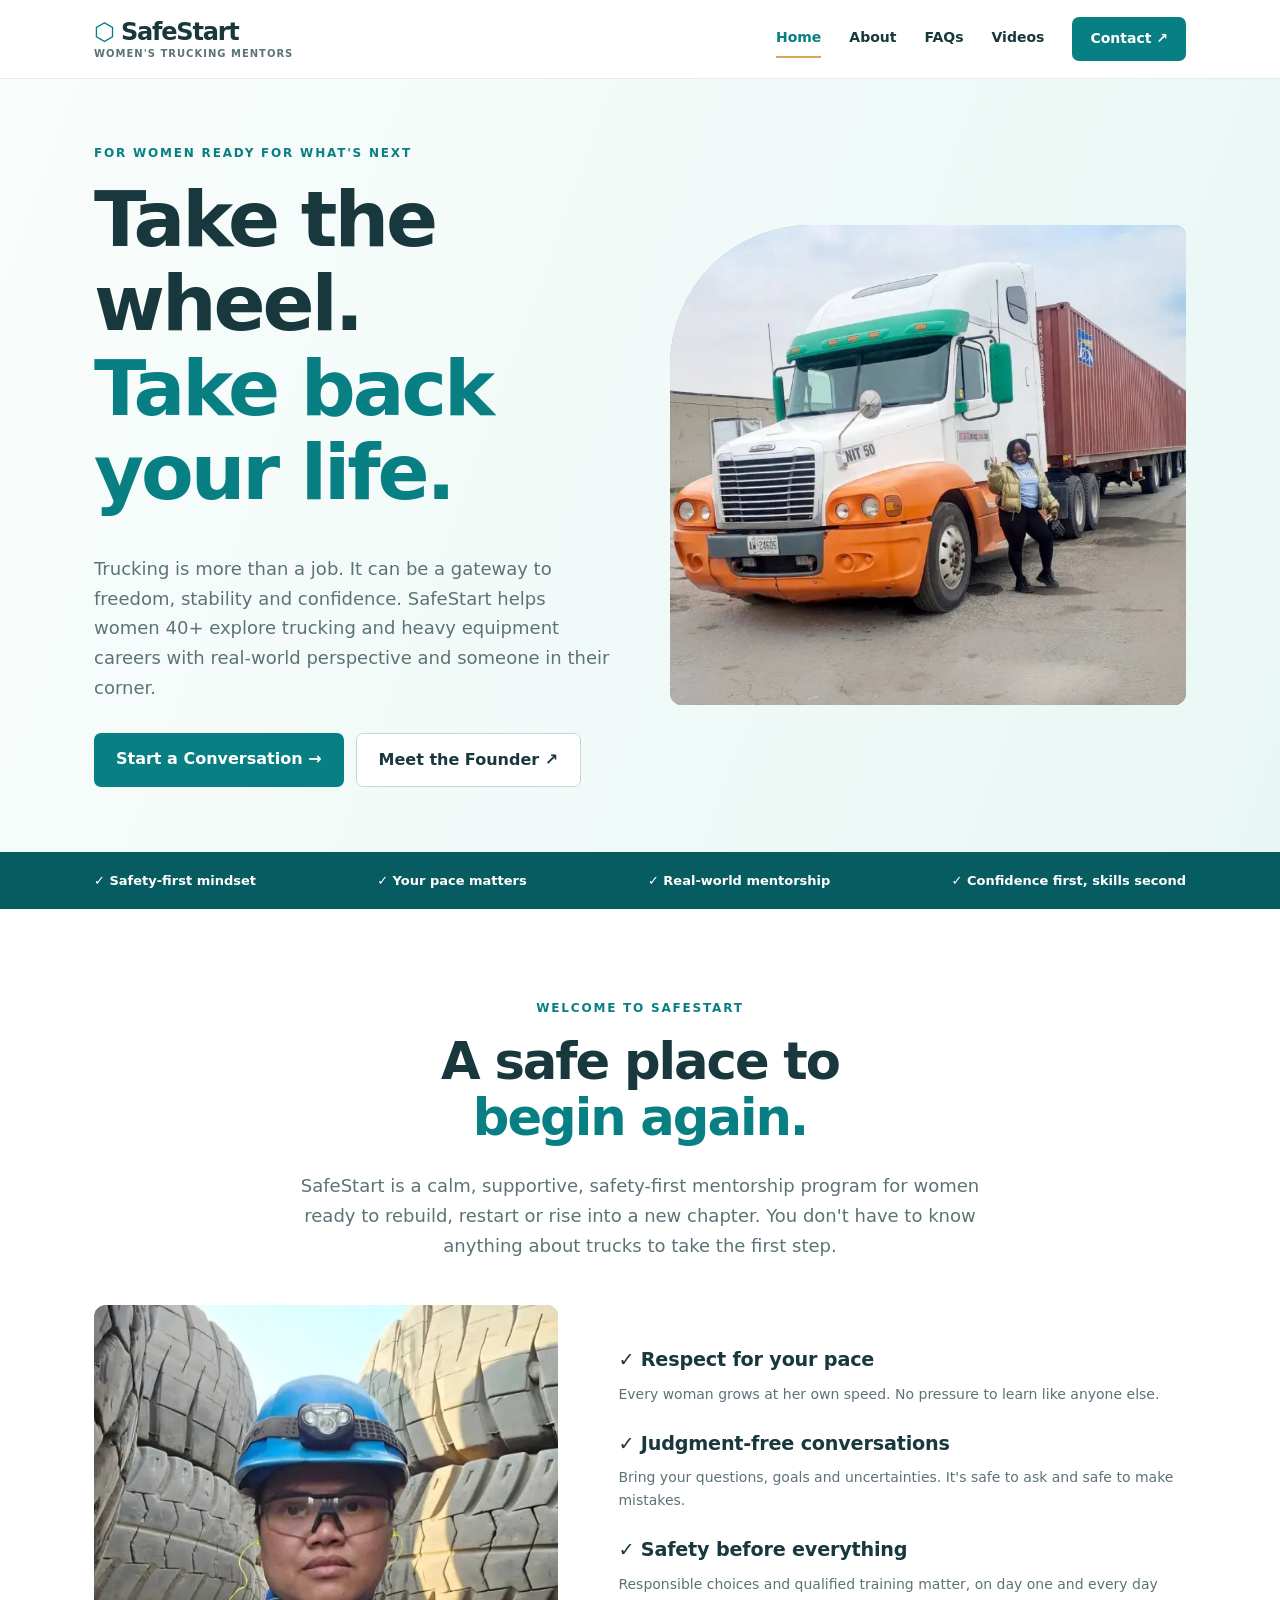
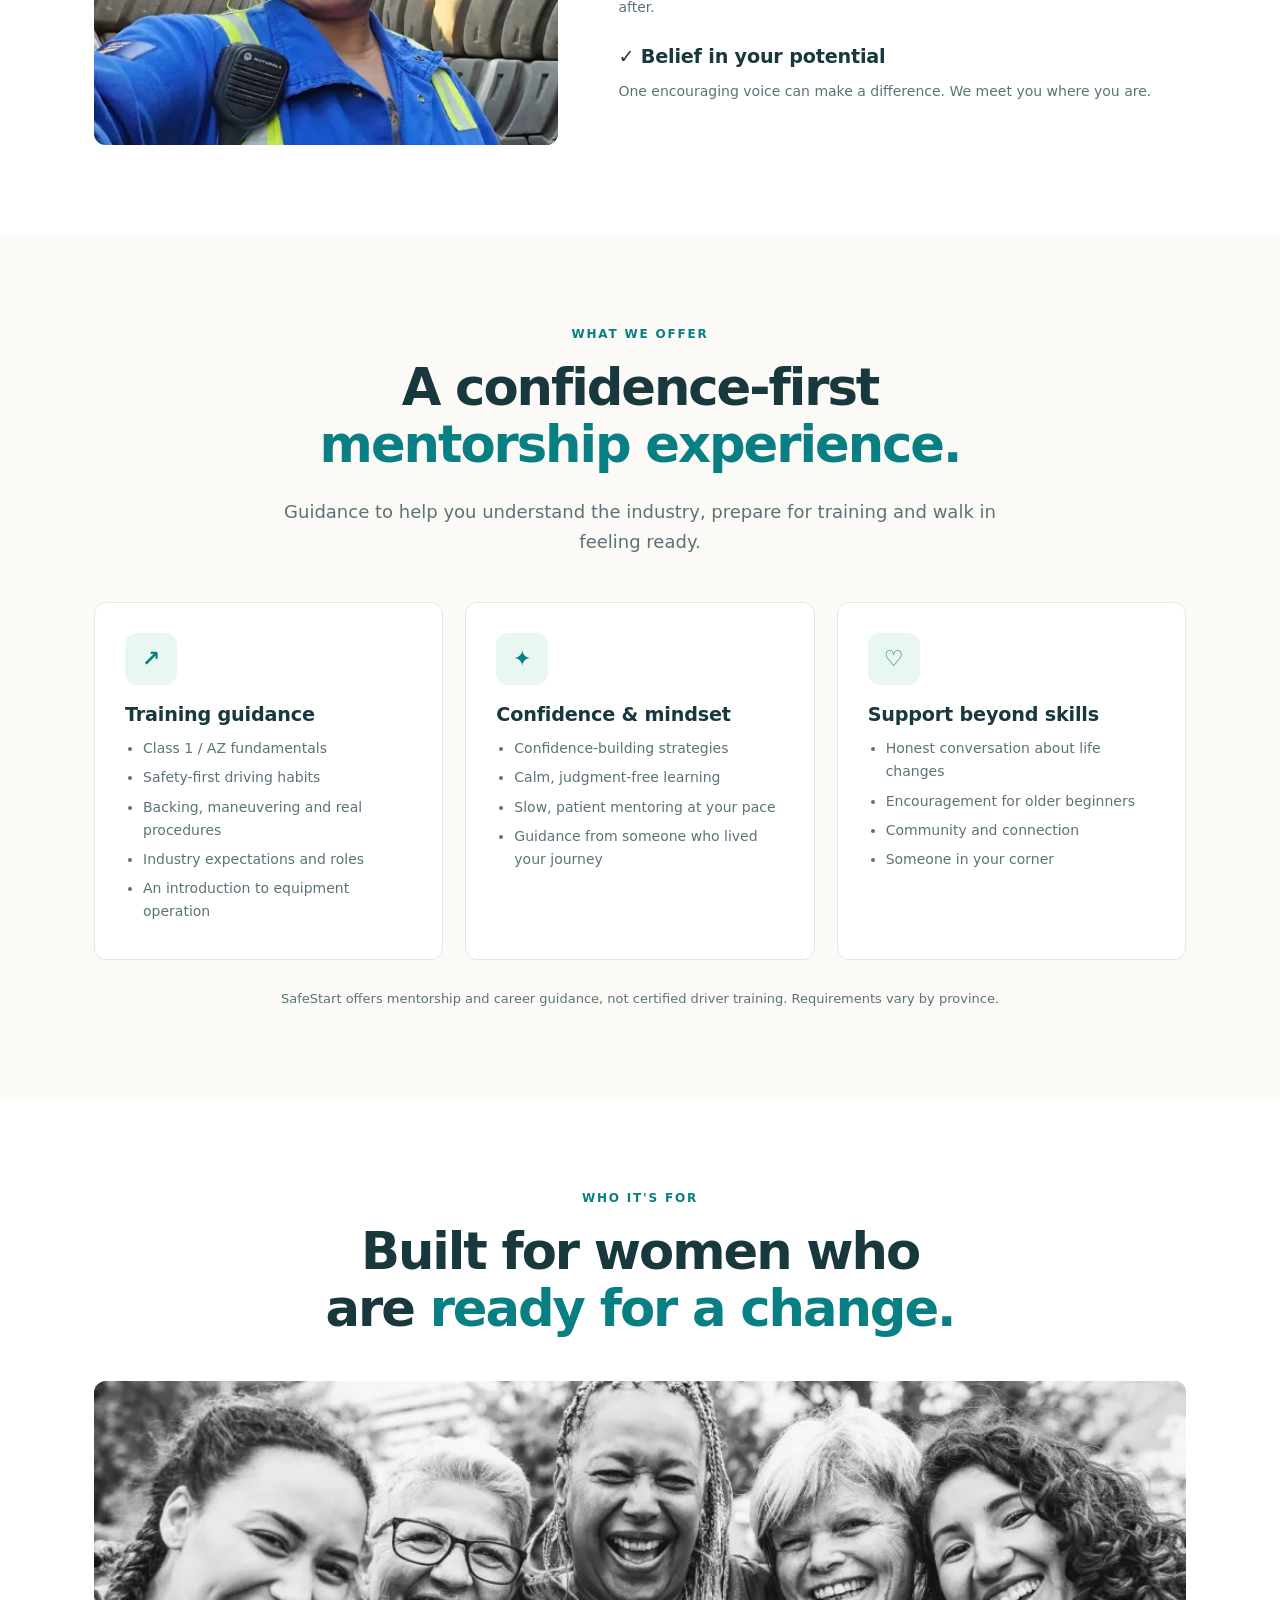
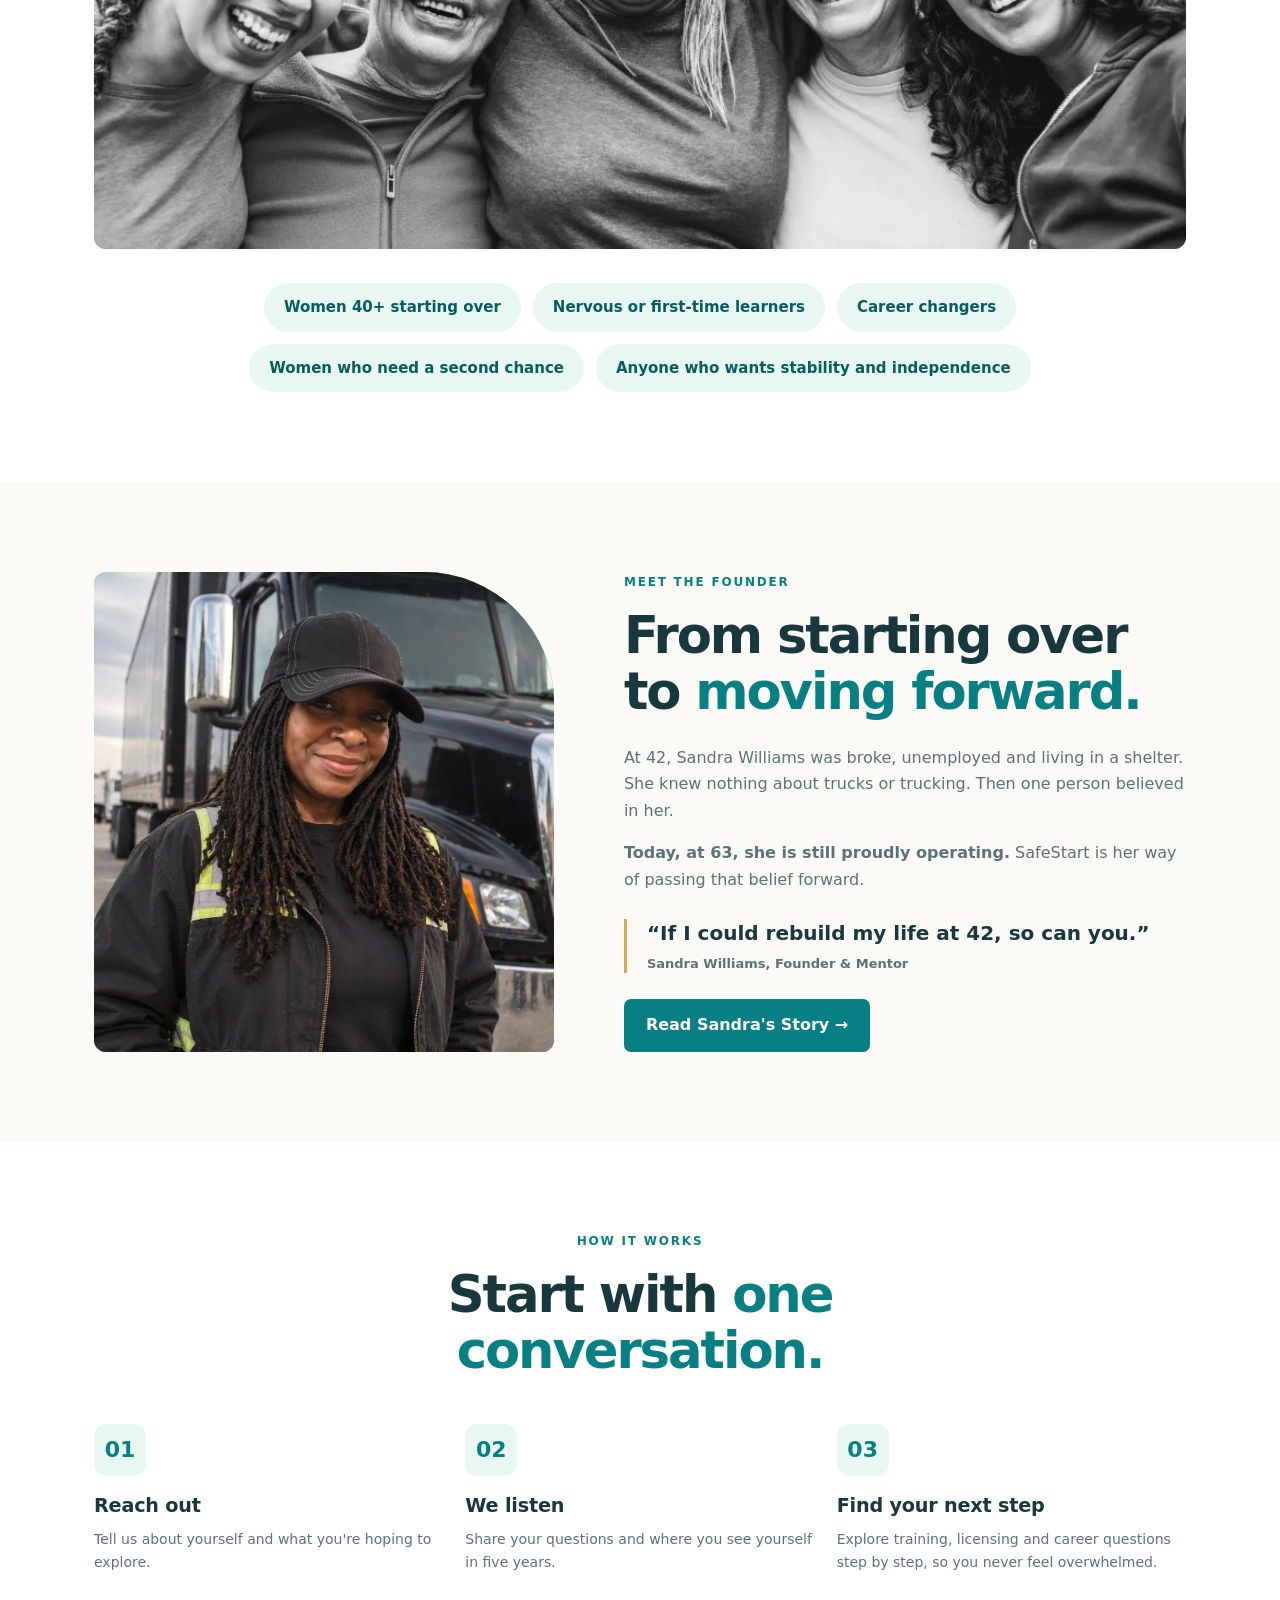
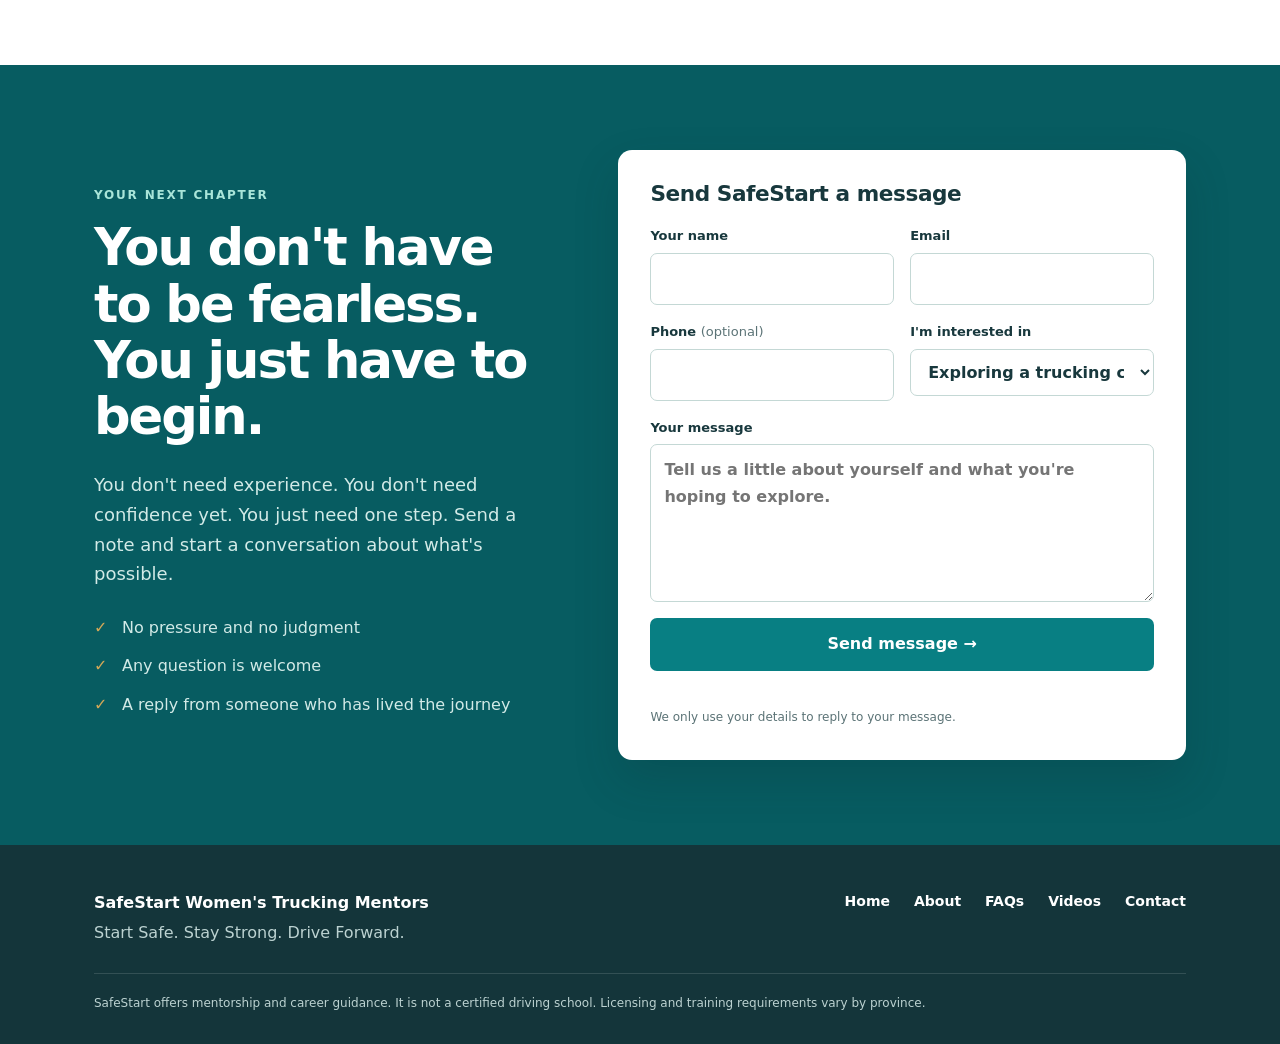
==== index.html @ d4aac9c4 "Add files via upload" ====
<!doctype html>
<html lang="en">
<head>
<meta charset="utf-8">
<meta name="viewport" content="width=device-width,initial-scale=1">
<title>SafeStart Women's Trucking Mentors | Start Safe. Stay Strong. Drive Forward.</title>
<meta name="description" content="SafeStart helps women 40+ explore trucking and heavy equipment careers with safety-first mentorship from someone who has lived the journey.">
<link rel="stylesheet" href="styles.css">
</head>
<body>
<a class="skip" href="#main">Skip to content</a>
<header class="header">
  <div class="wrap nav">
    <a class="brand" href="index.html"><span class="hex">⬡</span> SafeStart<small>Women's Trucking Mentors</small></a>
    <button class="menu" id="menu" aria-label="Toggle navigation" aria-expanded="false" aria-controls="links">☰</button>
    <nav class="links" id="links" aria-label="Main">
      <a href="index.html" class="active" aria-current="page">Home</a><a href="about.html">About</a><a href="faqs.html">FAQs</a><a href="videos.html">Videos</a>
      <a class="btn" href="contact.html">Contact ↗</a>
    </nav>
  </div>
</header>
<main id="main">
  <section class="hero"><div class="wrap hero-grid">
    <div class="reveal">
      <span class="eyebrow">For women ready for what's next</span>
      <h1>Take the wheel.<br><span class="accent">Take back your life.</span></h1>
      <p>Trucking is more than a job. It can be a gateway to freedom, stability and confidence. SafeStart helps women 40+ explore trucking and heavy equipment careers with real-world perspective and someone in their corner.</p>
      <div class="actions"><a class="btn" href="#contact">Start a Conversation →</a><a class="btn outline" href="about.html">Meet the Founder ↗</a></div>
    </div>
    <div class="photo hero-photo reveal"><img src="images/truck-hero.jpg" alt="Smiling woman giving a peace sign beside a white and orange semi-truck hauling a red shipping container" fetchpriority="high"></div>
  </div></section>

  <div class="strip"><div class="wrap"><span>✓ Safety-first mindset</span><span>✓ Your pace matters</span><span>✓ Real-world mentorship</span><span>✓ Confidence first, skills second</span></div></div>

  <section class="section"><div class="wrap">
    <div class="intro reveal">
      <span class="eyebrow">Welcome to SafeStart</span>
      <h2>A safe place to <span class="accent">begin again.</span></h2>
      <p>SafeStart is a calm, supportive, safety-first mentorship program for women ready to rebuild, restart or rise into a new chapter. You don't have to know anything about trucks to take the first step.</p>
    </div>
    <div class="with-photo">
    <div class="photo tall miner reveal"><img src="images/mine-worker.jpg" alt="Woman in a blue hard hat, safety glasses and hi-vis coveralls standing among giant mining truck tires" loading="lazy"></div>
    <div class="values stack">
      <div class="reveal"><h3>✓ Respect for your pace</h3><p>Every woman grows at her own speed. No pressure to learn like anyone else.</p></div>
      <div class="reveal"><h3>✓ Judgment-free conversations</h3><p>Bring your questions, goals and uncertainties. It's safe to ask and safe to make mistakes.</p></div>
      <div class="reveal"><h3>✓ Safety before everything</h3><p>Responsible choices and qualified training matter, on day one and every day after.</p></div>
      <div class="reveal"><h3>✓ Belief in your potential</h3><p>One encouraging voice can make a difference. We meet you where you are.</p></div>
    </div>
    </div>
  </div></section>

  <section class="section soft"><div class="wrap">
    <div class="intro reveal">
      <span class="eyebrow">What we offer</span>
      <h2>A confidence-first <span class="accent">mentorship experience.</span></h2>
      <p>Guidance to help you understand the industry, prepare for training and walk in feeling ready.</p>
    </div>
    <div class="cards">
      <article class="card reveal"><div class="symbol">↗</div><h3>Training guidance</h3>
        <ul class="list"><li>Class 1 / AZ fundamentals</li><li>Safety-first driving habits</li><li>Backing, maneuvering and real procedures</li><li>Industry expectations and roles</li><li>An introduction to equipment operation</li></ul></article>
      <article class="card reveal"><div class="symbol">✦</div><h3>Confidence &amp; mindset</h3>
        <ul class="list"><li>Confidence-building strategies</li><li>Calm, judgment-free learning</li><li>Slow, patient mentoring at your pace</li><li>Guidance from someone who lived your journey</li></ul></article>
      <article class="card reveal"><div class="symbol">♡</div><h3>Support beyond skills</h3>
        <ul class="list"><li>Honest conversation about life changes</li><li>Encouragement for older beginners</li><li>Community and connection</li><li>Someone in your corner</li></ul></article>
    </div>
    <p class="fine">SafeStart offers mentorship and career guidance, not certified driver training. Requirements vary by province.</p>
  </div></section>

  <section class="section"><div class="wrap">
    <div class="intro reveal">
      <span class="eyebrow">Who it's for</span>
      <h2>Built for women who are <span class="accent">ready for a change.</span></h2>
    </div>
    <div class="photo banner reveal"><img src="images/women-together.jpg" alt="Five women of different ages laughing with their arms around each other" loading="lazy"></div>
    <div class="pills reveal">
      <span>Women 40+ starting over</span><span>Nervous or first-time learners</span><span>Career changers</span><span>Women who need a second chance</span><span>Anyone who wants stability and independence</span>
    </div>
  </div></section>

  <section class="section soft"><div class="wrap story">
    <div class="photo story-photo trucker reveal"><img src="images/woman-trucker.jpg" alt="Smiling woman in a cap and hi-vis work jacket standing in front of a black semi-truck" loading="lazy"></div>
    <div class="reveal">
      <span class="eyebrow">Meet the founder</span>
      <h2>From starting over to <span class="accent">moving forward.</span></h2>
      <p>At 42, Sandra Williams was broke, unemployed and living in a shelter. She knew nothing about trucks or trucking. Then one person believed in her.</p>
      <p><strong>Today, at 63, she is still proudly operating.</strong> SafeStart is her way of passing that belief forward.</p>
      <blockquote>“If I could rebuild my life at 42, so can you.”<cite>Sandra Williams, Founder &amp; Mentor</cite></blockquote>
      <a class="btn" href="about.html">Read Sandra's Story →</a>
    </div>
  </div></section>

  <section class="section"><div class="wrap">
    <div class="intro reveal"><span class="eyebrow">How it works</span><h2>Start with <span class="accent">one conversation.</span></h2></div>
    <div class="steps">
      <div class="reveal"><div class="symbol">01</div><h3>Reach out</h3><p>Tell us about yourself and what you're hoping to explore.</p></div>
      <div class="reveal"><div class="symbol">02</div><h3>We listen</h3><p>Share your questions and where you see yourself in five years.</p></div>
      <div class="reveal"><div class="symbol">03</div><h3>Find your next step</h3><p>Explore training, licensing and career questions step by step, so you never feel overwhelmed.</p></div>
    </div>
  </div></section>

  <section id="contact" class="contact">
    <div class="wrap contact-grid">
      <div class="contact-copy reveal">
        <span class="eyebrow light">Your next chapter</span>
        <h2>You don't have to be fearless.<br>You just have to begin.</h2>
        <p>You don't need experience. You don't need confidence yet. You just need one step. Send a note and start a conversation about what's possible.</p>
        <ul class="ticks">
          <li>No pressure and no judgment</li>
          <li>Any question is welcome</li>
          <li>A reply from someone who has lived the journey</li>
        </ul>
      </div>
      <form class="form reveal" data-contact-form novalidate>
        <h2 class="form-title">Send SafeStart a message</h2>
        <div class="row">
          <label>Your name<input type="text" name="name" autocomplete="name" required></label>
          <label>Email<input type="email" name="email" autocomplete="email" required></label>
        </div>
        <div class="row">
          <label>Phone <span class="opt">(optional)</span><input type="tel" name="phone" autocomplete="tel"></label>
          <label>I'm interested in
            <select name="interest">
              <option>Exploring a trucking career</option>
              <option>Class 1 / AZ licensing questions</option>
              <option>Heavy equipment operation</option>
              <option>Mentorship and confidence</option>
              <option>Something else</option>
            </select>
          </label>
        </div>
        <label>Your message<textarea name="message" rows="5" required placeholder="Tell us a little about yourself and what you're hoping to explore."></textarea></label>
        <input type="text" name="_gotcha" class="hp" tabindex="-1" autocomplete="off" aria-hidden="true">
        <input type="hidden" name="page" value="Home">
        <button class="btn" type="submit">Send message →</button>
        <p class="form-status" role="status" aria-live="polite"></p>
        <p class="form-note">We only use your details to reply to your message.</p>
      </form>
    </div>
  </section>
</main>
<footer class="footer">
  <div class="wrap foot-grid">
    <div>
      <strong class="foot-brand">SafeStart Women's Trucking Mentors</strong>
      <p>Start Safe. Stay Strong. Drive Forward.</p>
    </div>
    <nav class="foot-links" aria-label="Footer">
      <a href="index.html">Home</a><a href="about.html">About</a><a href="faqs.html">FAQs</a><a href="videos.html">Videos</a><a href="contact.html">Contact</a>
    </nav>
  </div>
  <div class="wrap"><p class="small">SafeStart offers mentorship and career guidance. It is not a certified driving school. Licensing and training requirements vary by province.</p></div>
</footer>
<script src="script.js"></script>
</body>
</html>
---- styles.css ----
/* SafeStart Women's Trucking Mentors — shared styles for every page */
:root{--t:#087f83;--t2:#075c61;--d:#18383d;--m:#5b7376;--gold:#d4a857;--line:#dce9e6;--soft:#fbfaf7;--tint:#e9f7f3}
*{box-sizing:border-box}
html{scroll-behavior:smooth}
body{margin:0;font:16px/1.65 system-ui,-apple-system,"Segoe UI",Roboto,sans-serif;color:var(--d);background:#fff}
p{color:var(--m);margin:0 0 1em}
h1,h2,h3{margin:0 0 .5em;text-wrap:balance}
h1,h2{line-height:1.1;letter-spacing:-.04em}
h1{font-size:clamp(2.5rem,6vw,5rem)}
h2{font-size:clamp(1.9rem,4vw,3.2rem)}
h3,.h3{font-size:1.2rem;line-height:1.3;letter-spacing:-.01em}
a{text-decoration:none;color:inherit}
img{max-width:100%}
.wrap{max-width:1140px;margin:auto;padding:0 24px}
.narrow{max-width:820px}
.accent{color:var(--t)}
.eyebrow{display:block;margin-bottom:14px;color:var(--t);font-size:12px;font-weight:800;text-transform:uppercase;letter-spacing:.15em}
.eyebrow.light{color:#a9e5d9}
.skip{position:absolute;left:-999px;top:0;background:#fff;padding:10px 16px;z-index:20}
.skip:focus{left:8px;top:8px}
:focus-visible{outline:3px solid var(--gold);outline-offset:2px}

/* Buttons */
.btn{display:inline-block;background:var(--t);color:#fff;padding:13px 22px;border:0;border-radius:7px;font:inherit;font-weight:700;cursor:pointer;transition:transform .25s,box-shadow .25s}
.btn:hover{transform:translateY(-3px);box-shadow:0 10px 25px #087f8333}
.btn.outline{background:#fff;color:var(--d);border:1px solid #c4d8d5}

/* Header */
.header{position:sticky;top:0;background:#ffffffee;backdrop-filter:blur(14px);z-index:10;border-bottom:1px solid #e3efec}
.nav{height:78px;display:flex;justify-content:space-between;align-items:center}
.brand{font-size:24px;font-weight:850;letter-spacing:-.05em;line-height:1.1}
.brand .hex{color:var(--t)}
.brand small{display:block;margin-top:4px;font-size:10px;letter-spacing:.1em;text-transform:uppercase;color:var(--m);line-height:1}
.links{display:flex;align-items:center;gap:28px;font-size:14px;font-weight:700}
.links a:not(.btn){padding:6px 0;border-bottom:2px solid transparent}
.links a:not(.btn):hover{color:var(--t)}
.links a.active{color:var(--t);border-bottom-color:var(--gold)}
.links .btn{padding:10px 18px}
.links .btn.current{background:var(--t2)}
.menu{display:none;background:none;border:0;font-size:25px;color:var(--d);cursor:pointer;padding:6px 10px}

/* Hero */
.hero{background:linear-gradient(110deg,#f9fdfc,#e9f7f4)}
.hero-grid{min-height:600px;display:grid;grid-template-columns:1fr 1fr;align-items:center;gap:60px;padding-top:65px;padding-bottom:65px}
.hero p{font-size:18px}
.actions{display:flex;flex-wrap:wrap;gap:12px;margin-top:30px}
.photo{height:480px;position:relative;overflow:hidden;background:linear-gradient(130deg,#a8d6ce,#21777b);border-radius:12px}
.hero-photo{border-radius:140px 12px 12px 12px}
.story-photo{border-radius:12px 130px 12px 12px}
.photo img{position:relative;z-index:1;width:100%;height:100%;object-fit:cover;display:block}
.fallback{position:absolute;inset:0;display:grid;place-items:center;text-align:center;color:#fff;font-size:24px;font-weight:750}
.page-hero{background:linear-gradient(110deg,#f9fdfc,#e9f7f4);padding:80px 0 70px;text-align:center}
.page-hero h1{font-size:clamp(2.2rem,5vw,4rem);max-width:900px;margin-inline:auto}
.page-hero p{font-size:18px;max-width:680px;margin:18px auto 0}

.strip{background:var(--t2);color:#fff}
.strip .wrap{display:flex;justify-content:space-between;gap:10px 24px;flex-wrap:wrap;padding-top:18px;padding-bottom:18px;font-size:13px;font-weight:700}

/* Sections */
.section{padding:90px 0}
.soft{background:var(--soft)}
.intro{text-align:center;max-width:720px;margin:0 auto 45px}
.intro:last-child{margin-bottom:0}
.intro p{font-size:18px}
.fine{text-align:center;font-size:13px;margin:28px 0 0}
.fine.left{text-align:left}
.values{display:grid;grid-template-columns:1fr 1fr;gap:20px 40px}
.values p,.card p,.steps p,.five p{font-size:14px;margin:0}
.cards,.steps{display:grid;grid-template-columns:repeat(3,1fr);gap:22px}
.duo{display:grid;grid-template-columns:1fr 1fr;gap:22px}
.five{display:grid;grid-template-columns:repeat(5,1fr);gap:22px}
.card{background:#fff;padding:30px;border:1px solid #e0eae8;border-radius:12px;transition:transform .25s,box-shadow .25s}
.card:hover{transform:translateY(-5px);box-shadow:0 15px 30px #174d4d1b}
.duo .card p{font-size:16px}
.symbol{width:52px;height:52px;margin-bottom:18px;border-radius:12px;background:var(--tint);color:var(--t);display:grid;place-items:center;font-size:22px;font-weight:800}
.list{margin:0;padding-left:18px;color:var(--m);font-size:14px}
.list li{margin-bottom:6px}
.pills{display:flex;flex-wrap:wrap;justify-content:center;gap:12px}
.pills span{background:var(--tint);color:var(--t2);font-weight:700;font-size:15px;padding:12px 20px;border-radius:999px}
.story{display:grid;grid-template-columns:.9fr 1.1fr;gap:70px;align-items:center}
.split{display:grid;grid-template-columns:1.2fr .8fr;gap:70px;align-items:center}
blockquote{border-left:3px solid var(--gold);padding-left:20px;margin:26px 0;font-weight:750;font-size:20px;line-height:1.4}
blockquote cite{display:block;margin-top:8px;font-size:13px;font-style:normal;font-weight:600;color:var(--m)}
.ticks{list-style:none;margin:20px 0 0;padding:0}
.ticks li{position:relative;padding:6px 0 6px 28px;color:#d2eae7}
.ticks li::before{content:"✓";position:absolute;left:0;color:var(--gold);font-weight:800}
.ticks.dark li{color:var(--d);font-weight:600;border-bottom:1px solid var(--line);padding-block:11px}
.ticks.dark li::before{color:var(--t)}

/* FAQ */
.faq details{border-bottom:1px solid var(--line)}
.faq summary{position:relative;list-style:none;font-weight:750;font-size:17px;cursor:pointer;padding:20px 40px 20px 0}
.faq summary::-webkit-details-marker{display:none}
.faq summary::after{content:"+";position:absolute;right:4px;top:14px;font-size:26px;font-weight:400;color:var(--t)}
.faq details[open] summary::after{content:"–"}
.faq details p{margin:0;padding:0 40px 22px 0}

/* Videos */
.video-grid{display:grid;grid-template-columns:repeat(3,1fr);gap:26px}
.video-card h3{margin:16px 0 4px}
.video-card p{font-size:14px;margin:0}
.thumb{position:relative;aspect-ratio:16/9;border-radius:12px;overflow:hidden;background:linear-gradient(130deg,#a8d6ce,#21777b);display:grid;place-items:center}
.thumb iframe{position:absolute;inset:0;width:100%;height:100%;border:0}
.play{width:58px;height:58px;border-radius:50%;background:#ffffffe6;color:var(--t2);display:grid;place-items:center;font-size:20px;padding-left:4px}
.soon{position:absolute;left:12px;top:12px;background:#14353acc;color:#fff;font-size:11px;font-weight:800;letter-spacing:.08em;text-transform:uppercase;padding:5px 10px;border-radius:999px}

/* Contact form */
.contact{background:var(--t2);color:#fff;padding:85px 0}
.contact h2{color:#fff}
.contact-copy p{color:#d2eae7;font-size:18px}
.contact-grid{display:grid;grid-template-columns:.9fr 1.1fr;gap:60px;align-items:center}
.contact-grid.single{display:block}
.contact.contact-plain{background:none;color:inherit;padding:0}
.contact-plain .wrap{padding:0}
.form{background:#fff;color:var(--d);border-radius:14px;padding:32px;box-shadow:0 20px 45px #0a2f3233}
.contact-plain .form{border:1px solid #e0eae8;box-shadow:0 15px 30px #174d4d14}
.form-title{font-size:1.35rem;letter-spacing:-.02em;color:var(--d);margin-bottom:20px}
.contact .form-title{color:var(--d)}
.form .row{display:grid;grid-template-columns:1fr 1fr;gap:16px}
.form label{display:block;margin-bottom:16px;font-size:13px;font-weight:700}
.form .opt{font-weight:500;color:var(--m)}
.form input,.form select,.form textarea{display:block;width:100%;margin-top:6px;padding:12px 13px;border:1px solid #c4d8d5;border-radius:7px;background:#fff;color:var(--d);font:inherit;font-size:16px}
.form textarea{resize:vertical;min-height:120px}
.form input:focus,.form select:focus,.form textarea:focus{outline:none;border-color:var(--t);box-shadow:0 0 0 3px #087f8326}
.form .invalid{border-color:#b3412f}
.form .hp{position:absolute;left:-9999px;width:1px;height:1px;opacity:0}
.form .btn{width:100%;text-align:center}
.form-status{margin:14px 0 0;font-size:14px;font-weight:700;color:var(--t2);min-height:1.4em}
.form-status.error{color:#b3412f}
.form-note{margin:4px 0 0;font-size:12px}
.contact-layout{display:grid;grid-template-columns:.8fr 1.2fr;gap:60px;align-items:start}
.next{margin:0 0 34px;padding-left:20px;color:var(--m)}
.next li{margin-bottom:12px}
.next strong{color:var(--d)}

/* Footer */
.footer{background:#14353a;color:#fff;padding:45px 0 30px}
.footer p{color:#bcd2d1;margin:4px 0 0}
.foot-grid{display:flex;justify-content:space-between;align-items:flex-start;gap:30px;flex-wrap:wrap;margin-bottom:26px}
.foot-links{display:flex;flex-wrap:wrap;gap:8px 24px;font-size:14px;font-weight:700}
.foot-links a:hover{color:#a9e5d9}
.footer .small{font-size:12px;border-top:1px solid #ffffff22;padding-top:20px}

/* Motion */
.js .reveal{opacity:0;transform:translateY(25px);transition:opacity .7s,transform .7s}
.js .reveal.visible{opacity:1;transform:none}

@media(max-width:980px){
  .five{grid-template-columns:repeat(3,1fr)}
  .video-grid{grid-template-columns:1fr 1fr}
}
@media(max-width:780px){
  .menu{display:block}
  .links{display:none;position:absolute;top:78px;left:0;right:0;background:#fff;flex-direction:column;align-items:stretch;gap:6px;padding:18px 24px 24px;box-shadow:0 12px 20px #17383d20}
  .links.open{display:flex}
  .links a:not(.btn){padding:12px 0;border-bottom:1px solid var(--line)}
  .links .btn{text-align:center;margin-top:10px}
  .hero-grid,.story,.split,.contact-grid,.contact-layout{grid-template-columns:1fr;gap:35px}
  .hero-grid{min-height:0}
  .photo{height:340px}
  .section{padding:65px 0}
  .contact{padding:65px 0}
  .page-hero{padding:55px 0 50px}
  .cards,.steps,.values,.duo,.five,.video-grid{grid-template-columns:1fr}
  .form{padding:24px}
  .form .row{grid-template-columns:1fr;gap:0}
  .strip .wrap{justify-content:flex-start}
}
@media(prefers-reduced-motion:reduce){
  html{scroll-behavior:auto}
  .js .reveal{opacity:1;transform:none}
  *{transition:none!important}
}

/* Photos added in version 3 */
.photo.tall{height:100%;min-height:440px}
.photo.tall img{object-position:35% center}
.photo.banner{height:auto;aspect-ratio:21/9;margin-bottom:34px}
.photo.banner img{object-position:center 30%}
.photo.portrait{height:auto;aspect-ratio:4/5}
.photo.aside-photo{height:auto;aspect-ratio:3/2;margin-bottom:30px}
.with-photo{display:grid;grid-template-columns:.9fr 1.1fr;gap:60px;align-items:stretch}
.values.stack{grid-template-columns:1fr;align-content:center;gap:26px}
.faq-layout{display:grid;grid-template-columns:.75fr 1.25fr;gap:60px;align-items:start}
.faq-side{position:sticky;top:110px}
@media(max-width:780px){
  .with-photo,.faq-layout{grid-template-columns:1fr;gap:35px}
  .photo.tall{min-height:0;height:340px}
  .photo.banner{aspect-ratio:3/2}
  .faq-side{position:static}
  .photo.portrait{aspect-ratio:4/3}
  .photo.portrait img{object-position:center 25%}
}
.form-status a{text-decoration:underline}
.hero-photo img{object-position:62% center}
.photo.tall.trucker img{object-position:center 30%}
.story-photo.trucker img{object-position:center 28%}
.photo.tall.miner img{object-position:48% center}
.story-photo.founder img{object-position:center 22%}
.story-photo.winter img{object-position:62% 45%}
.photo.portrait.peace{aspect-ratio:1/1}
.photo.portrait.peace img{object-position:40% bottom}
@media(max-width:780px){.photo.portrait.peace{aspect-ratio:1/1}}
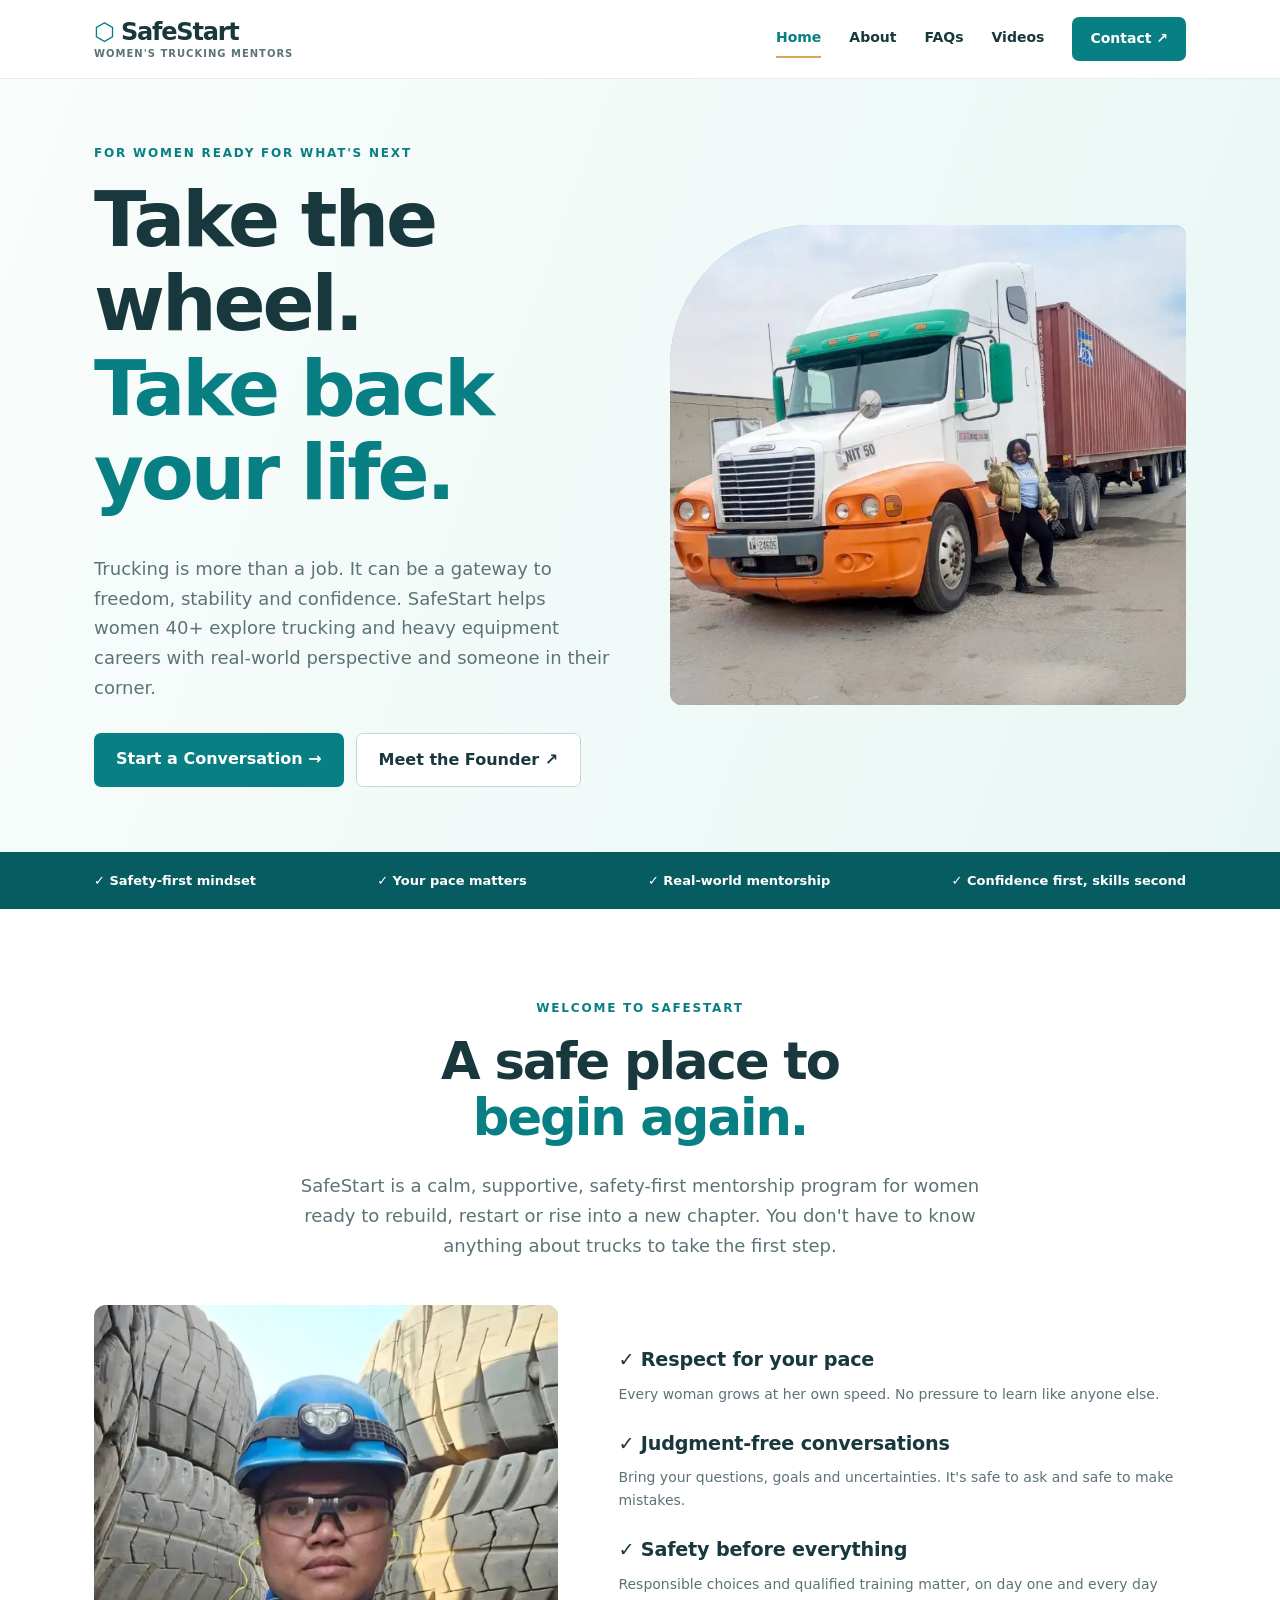
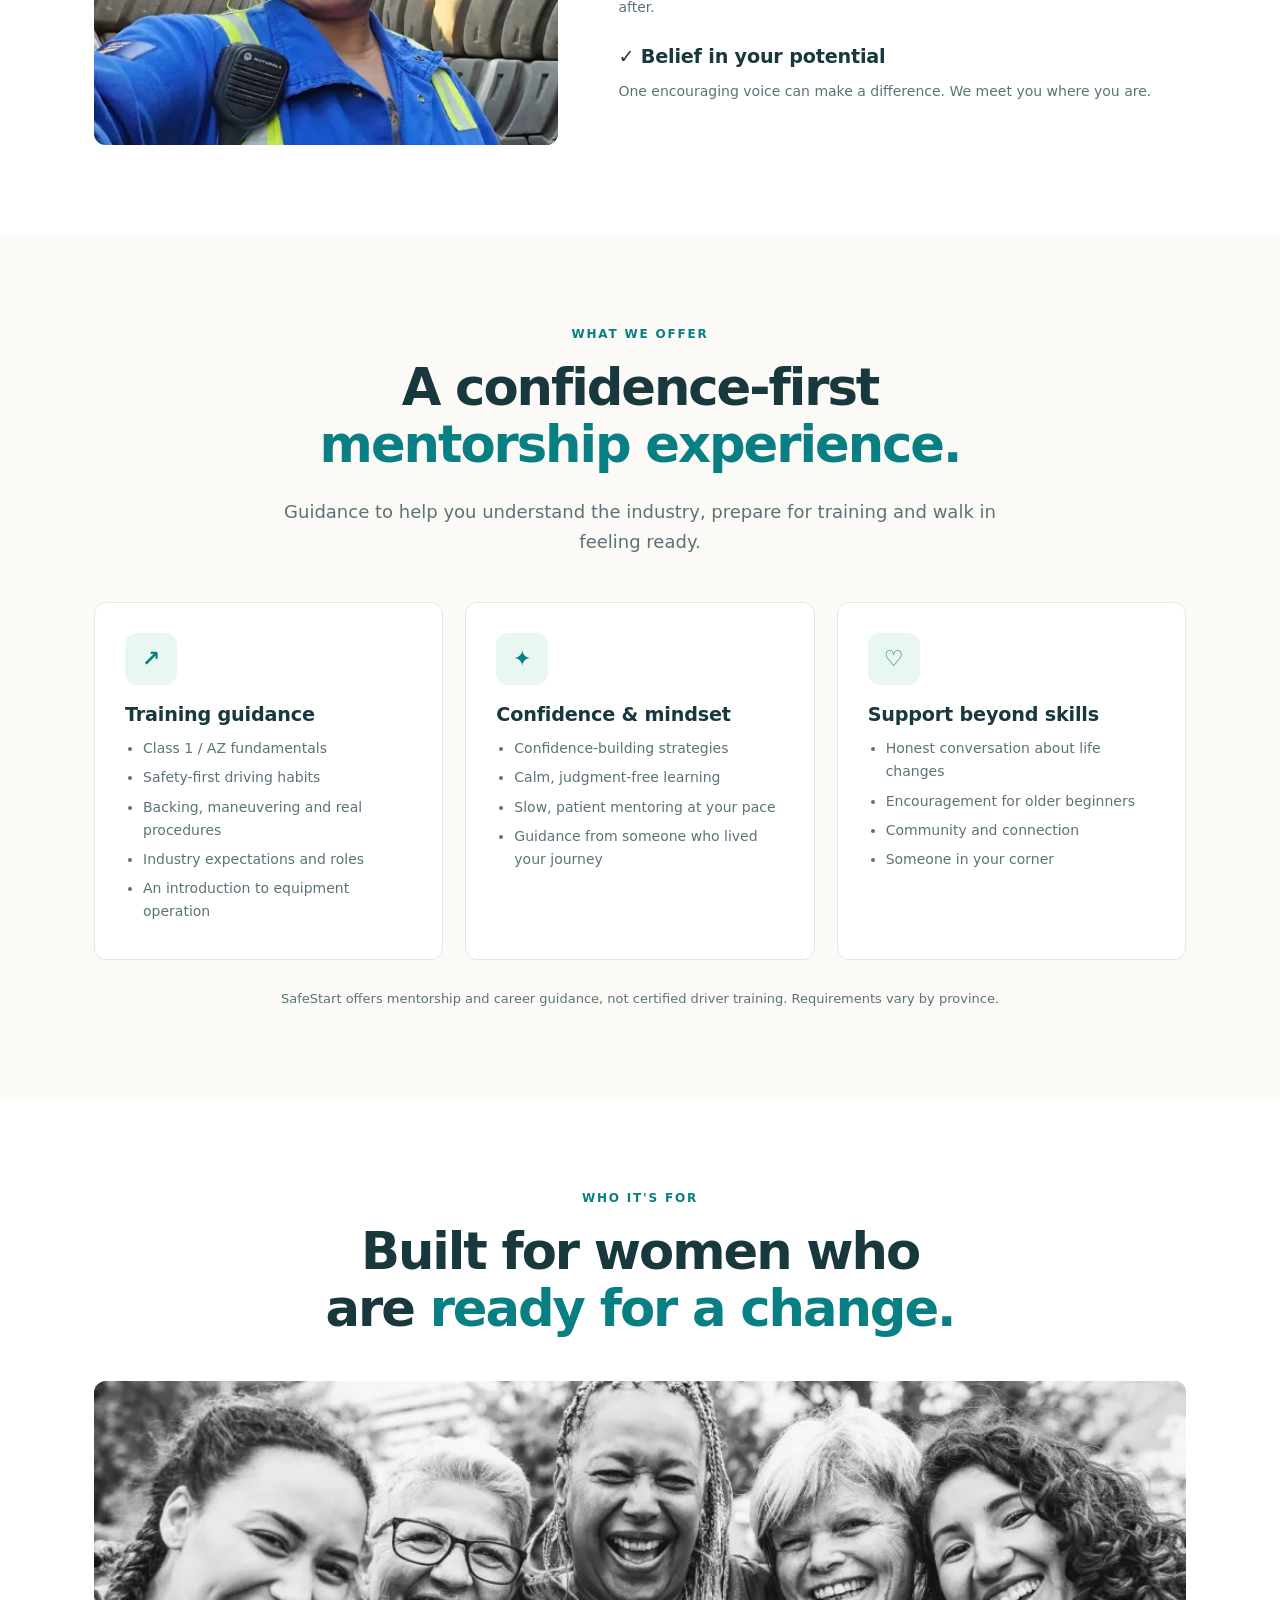
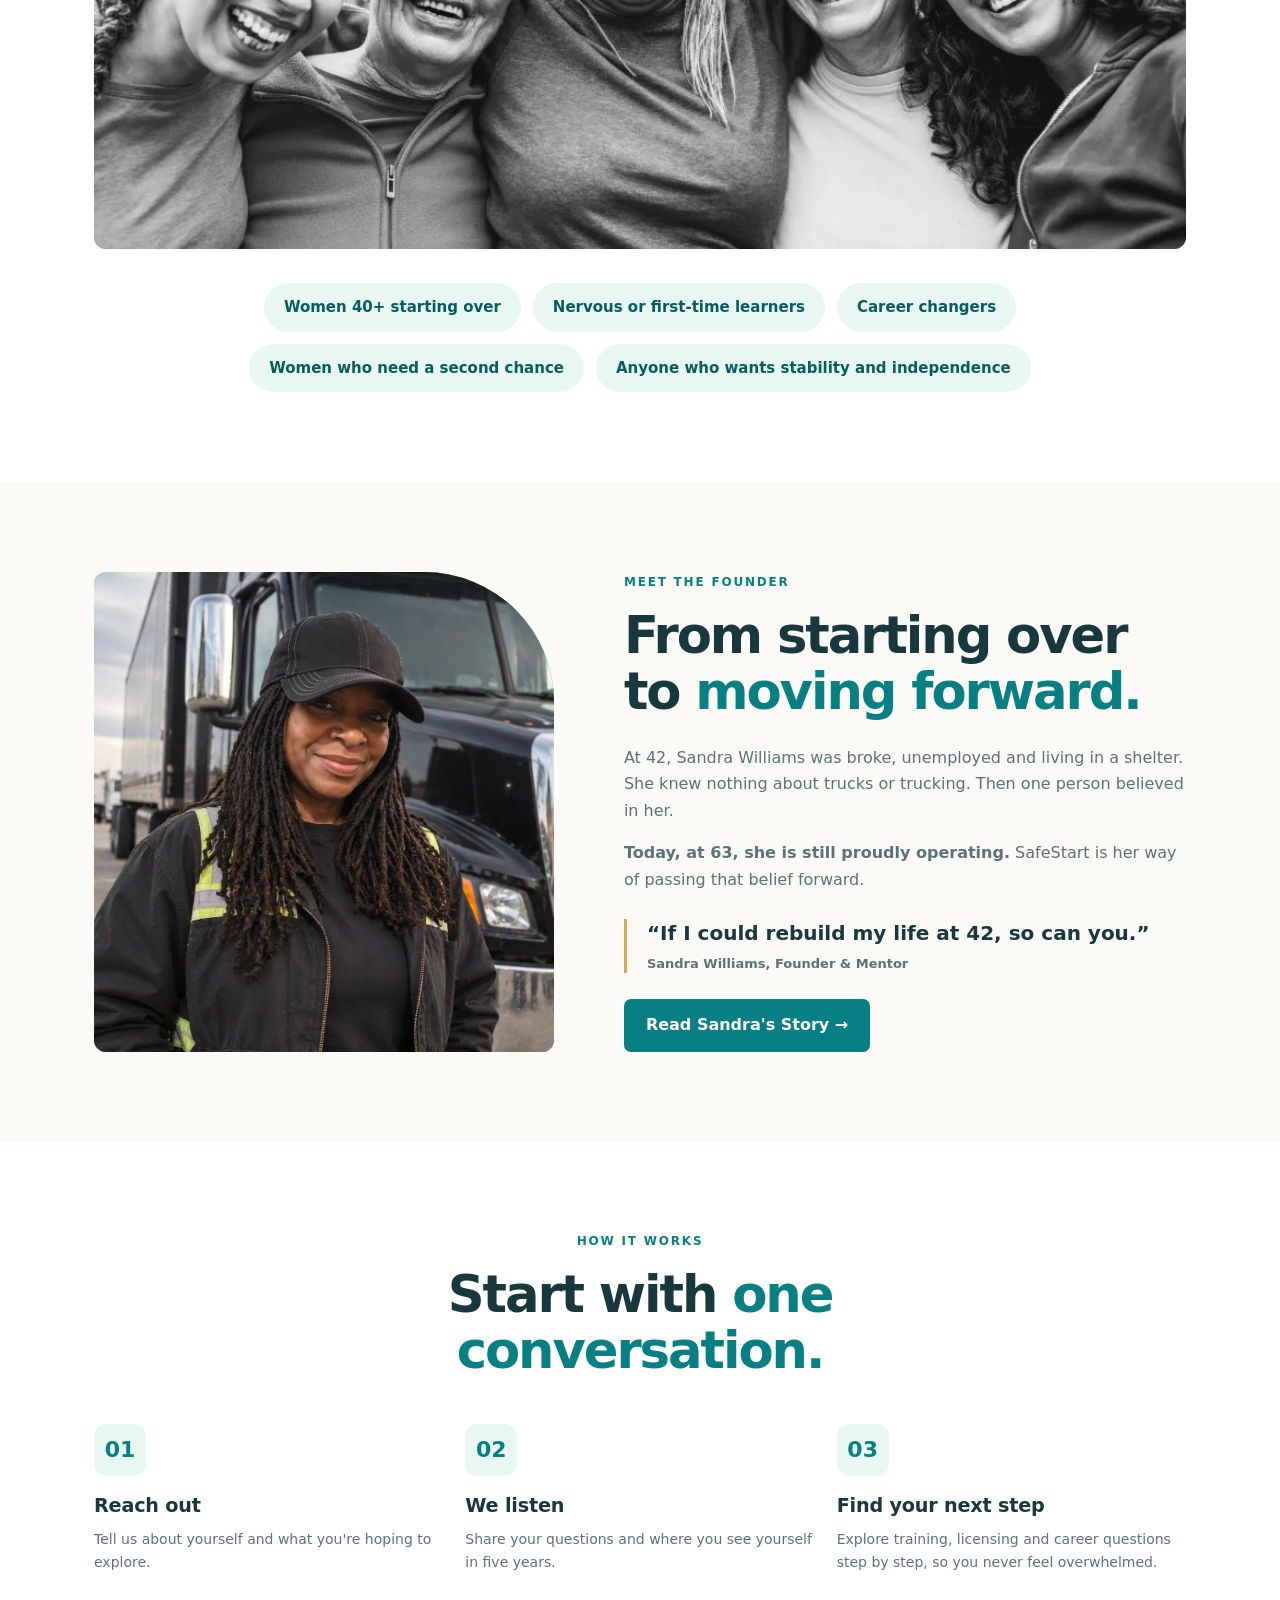
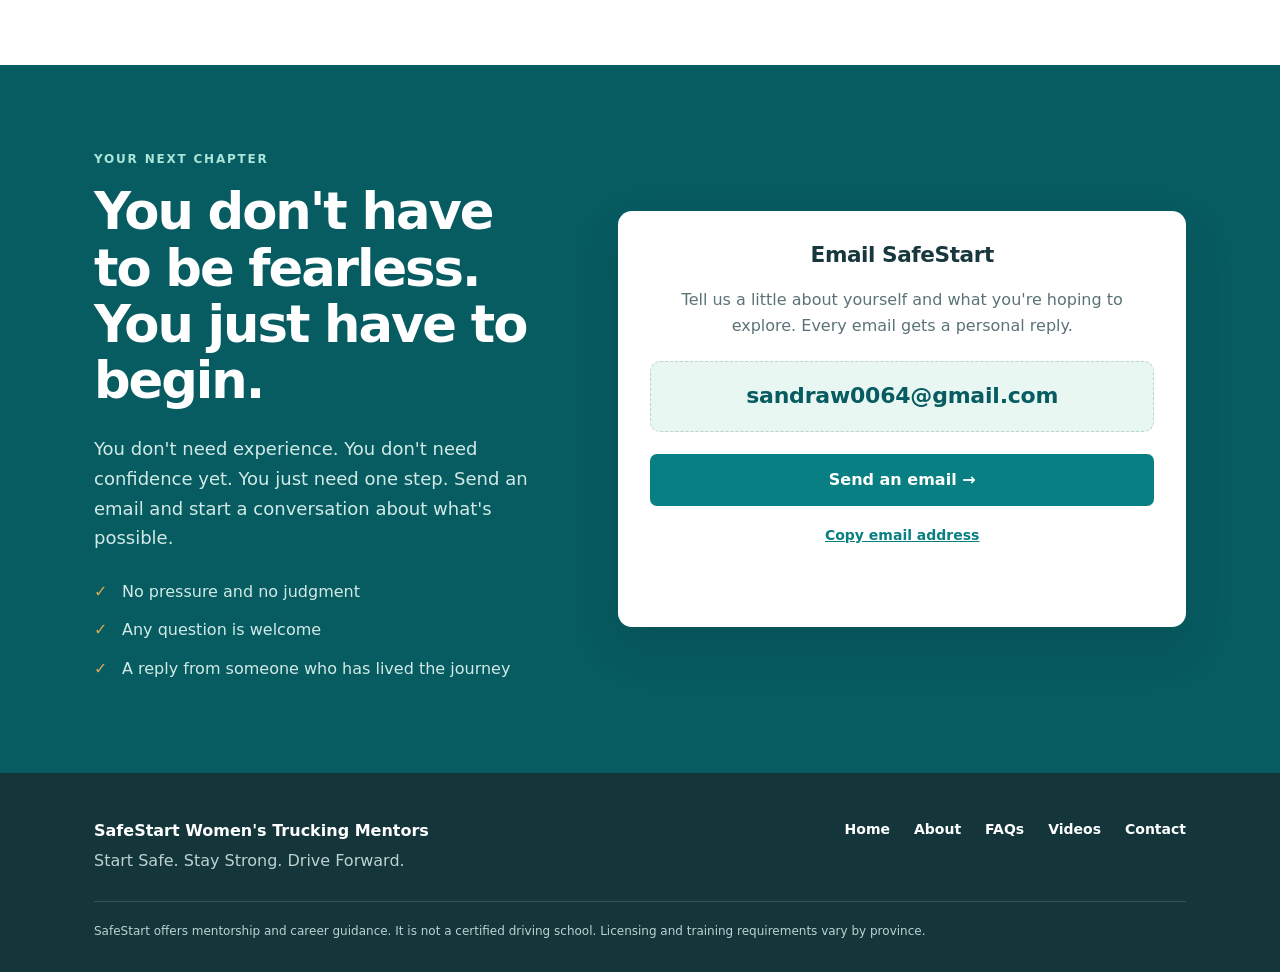
==== commit 94ecc98f: "Add files via upload" ====
--- a/index.html
+++ b/index.html
@@ -5,6 +5,21 @@
 <meta name="viewport" content="width=device-width,initial-scale=1">
 <title>SafeStart Women's Trucking Mentors | Start Safe. Stay Strong. Drive Forward.</title>
 <meta name="description" content="SafeStart helps women 40+ explore trucking and heavy equipment careers with safety-first mentorship from someone who has lived the journey.">
+<link rel="canonical" href="https://safestartmentors.com/">
+<meta property="og:type" content="website">
+<meta property="og:site_name" content="SafeStart Women's Trucking Mentors">
+<meta property="og:title" content="SafeStart Women's Trucking Mentors | Start Safe. Stay Strong. Drive Forward.">
+<meta property="og:description" content="SafeStart helps women 40+ explore trucking and heavy equipment careers with safety-first mentorship from someone who has lived the journey.">
+<meta property="og:url" content="https://safestartmentors.com/">
+<meta property="og:image" content="https://safestartmentors.com/images/og-image.jpg">
+<meta property="og:image:width" content="1200">
+<meta property="og:image:height" content="630">
+<meta property="og:image:alt" content="Sandra Williams, founder of SafeStart Women's Trucking Mentors, beside the words Take the wheel. Take back your life.">
+<meta property="og:locale" content="en_CA">
+<meta name="twitter:card" content="summary_large_image">
+<meta name="twitter:title" content="SafeStart Women's Trucking Mentors | Start Safe. Stay Strong. Drive Forward.">
+<meta name="twitter:description" content="SafeStart helps women 40+ explore trucking and heavy equipment careers with safety-first mentorship from someone who has lived the journey.">
+<meta name="twitter:image" content="https://safestartmentors.com/images/og-image.jpg">
 <link rel="stylesheet" href="styles.css">
 </head>
 <body>
@@ -103,38 +118,21 @@
       <div class="contact-copy reveal">
         <span class="eyebrow light">Your next chapter</span>
         <h2>You don't have to be fearless.<br>You just have to begin.</h2>
-        <p>You don't need experience. You don't need confidence yet. You just need one step. Send a note and start a conversation about what's possible.</p>
+        <p>You don't need experience. You don't need confidence yet. You just need one step. Send an email and start a conversation about what's possible.</p>
         <ul class="ticks">
           <li>No pressure and no judgment</li>
           <li>Any question is welcome</li>
           <li>A reply from someone who has lived the journey</li>
         </ul>
       </div>
-      <form class="form reveal" data-contact-form novalidate>
-        <h2 class="form-title">Send SafeStart a message</h2>
-        <div class="row">
-          <label>Your name<input type="text" name="name" autocomplete="name" required></label>
-          <label>Email<input type="email" name="email" autocomplete="email" required></label>
-        </div>
-        <div class="row">
-          <label>Phone <span class="opt">(optional)</span><input type="tel" name="phone" autocomplete="tel"></label>
-          <label>I'm interested in
-            <select name="interest">
-              <option>Exploring a trucking career</option>
-              <option>Class 1 / AZ licensing questions</option>
-              <option>Heavy equipment operation</option>
-              <option>Mentorship and confidence</option>
-              <option>Something else</option>
-            </select>
-          </label>
-        </div>
-        <label>Your message<textarea name="message" rows="5" required placeholder="Tell us a little about yourself and what you're hoping to explore."></textarea></label>
-        <input type="text" name="_gotcha" class="hp" tabindex="-1" autocomplete="off" aria-hidden="true">
-        <input type="hidden" name="page" value="Home">
-        <button class="btn" type="submit">Send message →</button>
+      <div class="form email-card reveal">
+        <h2 class="form-title">Email SafeStart</h2>
+        <p>Tell us a little about yourself and what you're hoping to explore. Every email gets a personal reply.</p>
+        <a class="email-address" href="mailto:sandraw0064@gmail.com?subject=SafeStart%20enquiry">sandraw0064@gmail.com</a>
+        <a class="btn" href="mailto:sandraw0064@gmail.com?subject=SafeStart%20enquiry">Send an email →</a>
+        <button class="copy-btn" type="button" data-copy="sandraw0064@gmail.com">Copy email address</button>
         <p class="form-status" role="status" aria-live="polite"></p>
-        <p class="form-note">We only use your details to reply to your message.</p>
-      </form>
+      </div>
     </div>
   </section>
 </main>
--- a/styles.css
+++ b/styles.css
@@ -201,3 +201,14 @@
 .photo.portrait.peace{aspect-ratio:1/1}
 .photo.portrait.peace img{object-position:40% bottom}
 @media(max-width:780px){.photo.portrait.peace{aspect-ratio:1/1}}
+.photo.aside-photo.cab{aspect-ratio:1/1}
+.photo.aside-photo.cab img{object-position:center 35%}
+
+/* Email card (replaces the contact form) */
+.email-card{text-align:center}
+.email-card p{margin:0 0 22px}
+.email-address{display:block;margin:0 0 22px;padding:16px 12px;border:1px dashed #b9d3cf;border-radius:10px;background:var(--tint);color:var(--t2);font-size:clamp(17px,2.4vw,22px);font-weight:800;letter-spacing:-.01em;overflow-wrap:anywhere}
+.email-address:hover{background:#dff2ed}
+.email-card .btn{display:block;width:100%;text-align:center}
+.copy-btn{margin-top:12px;background:none;border:0;color:var(--t);font:inherit;font-size:14px;font-weight:700;text-decoration:underline;cursor:pointer;padding:6px}
+.contact-plain .email-card{max-width:520px}
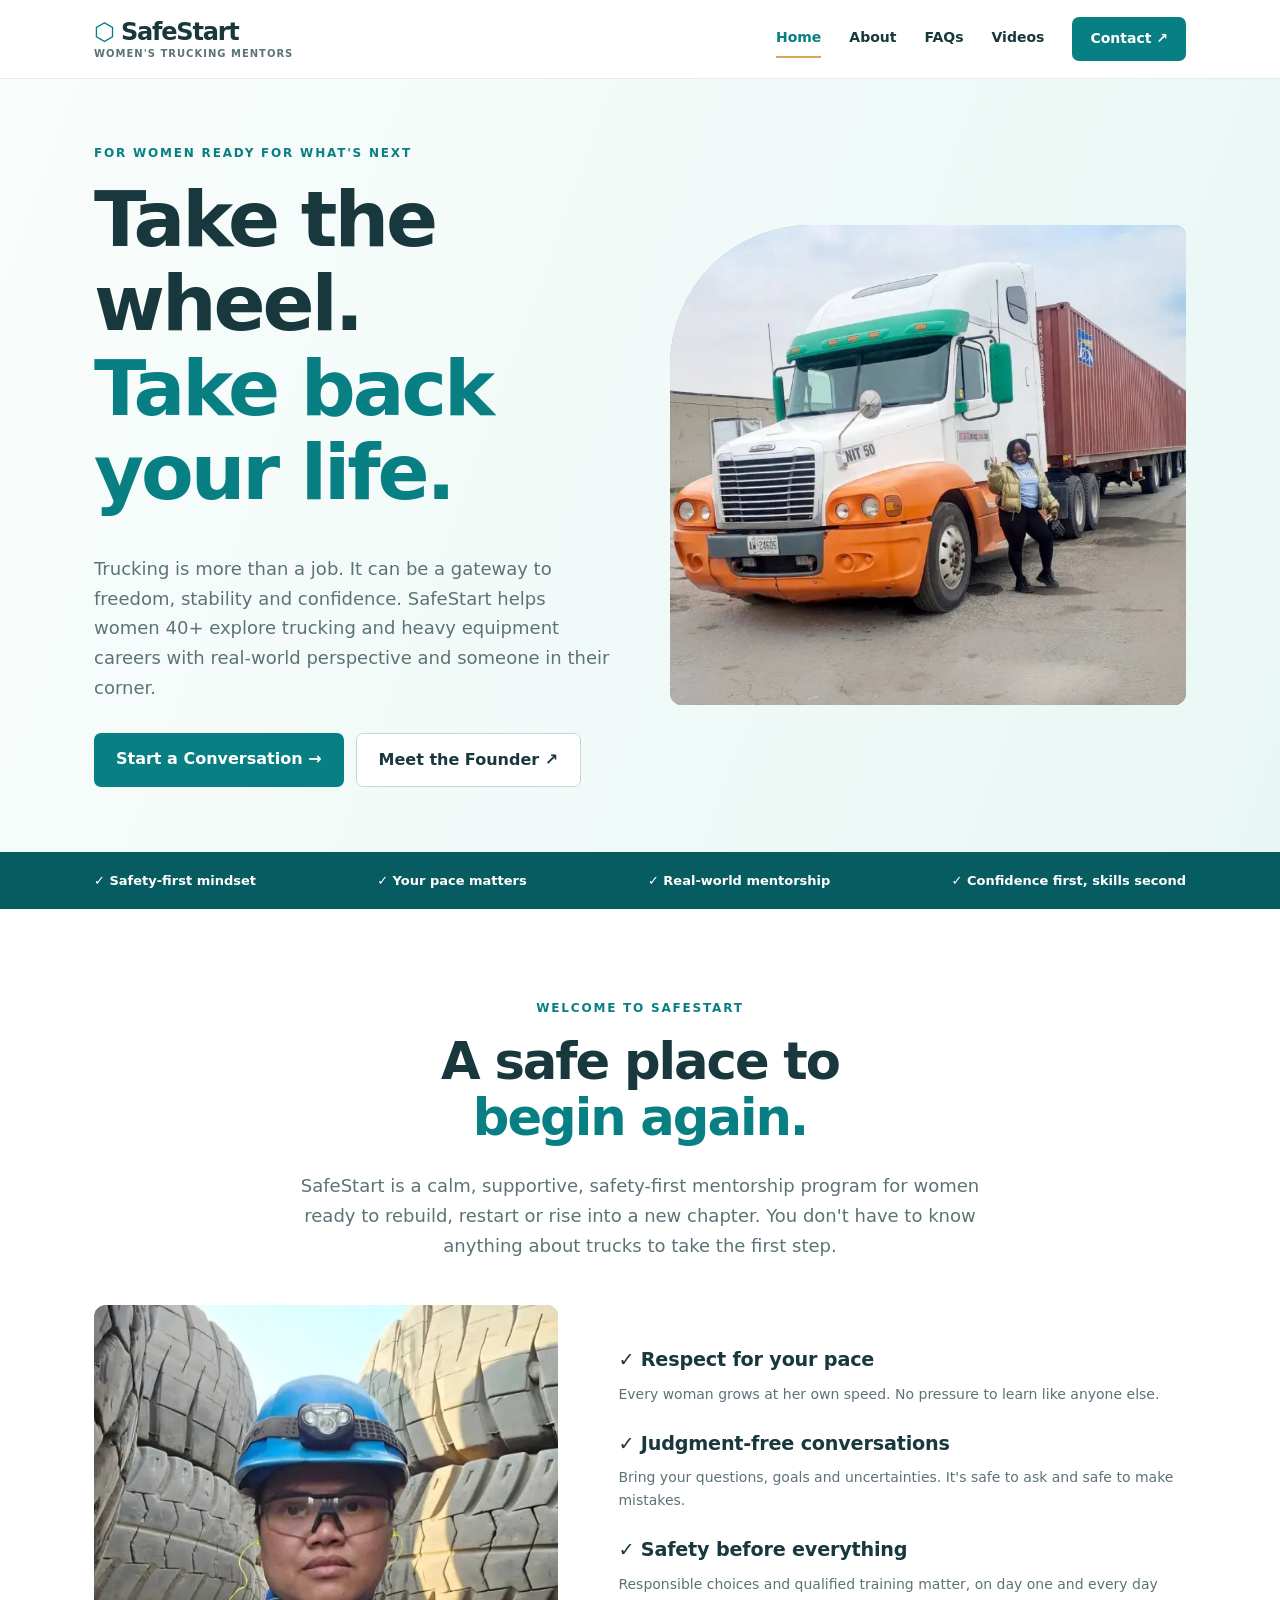
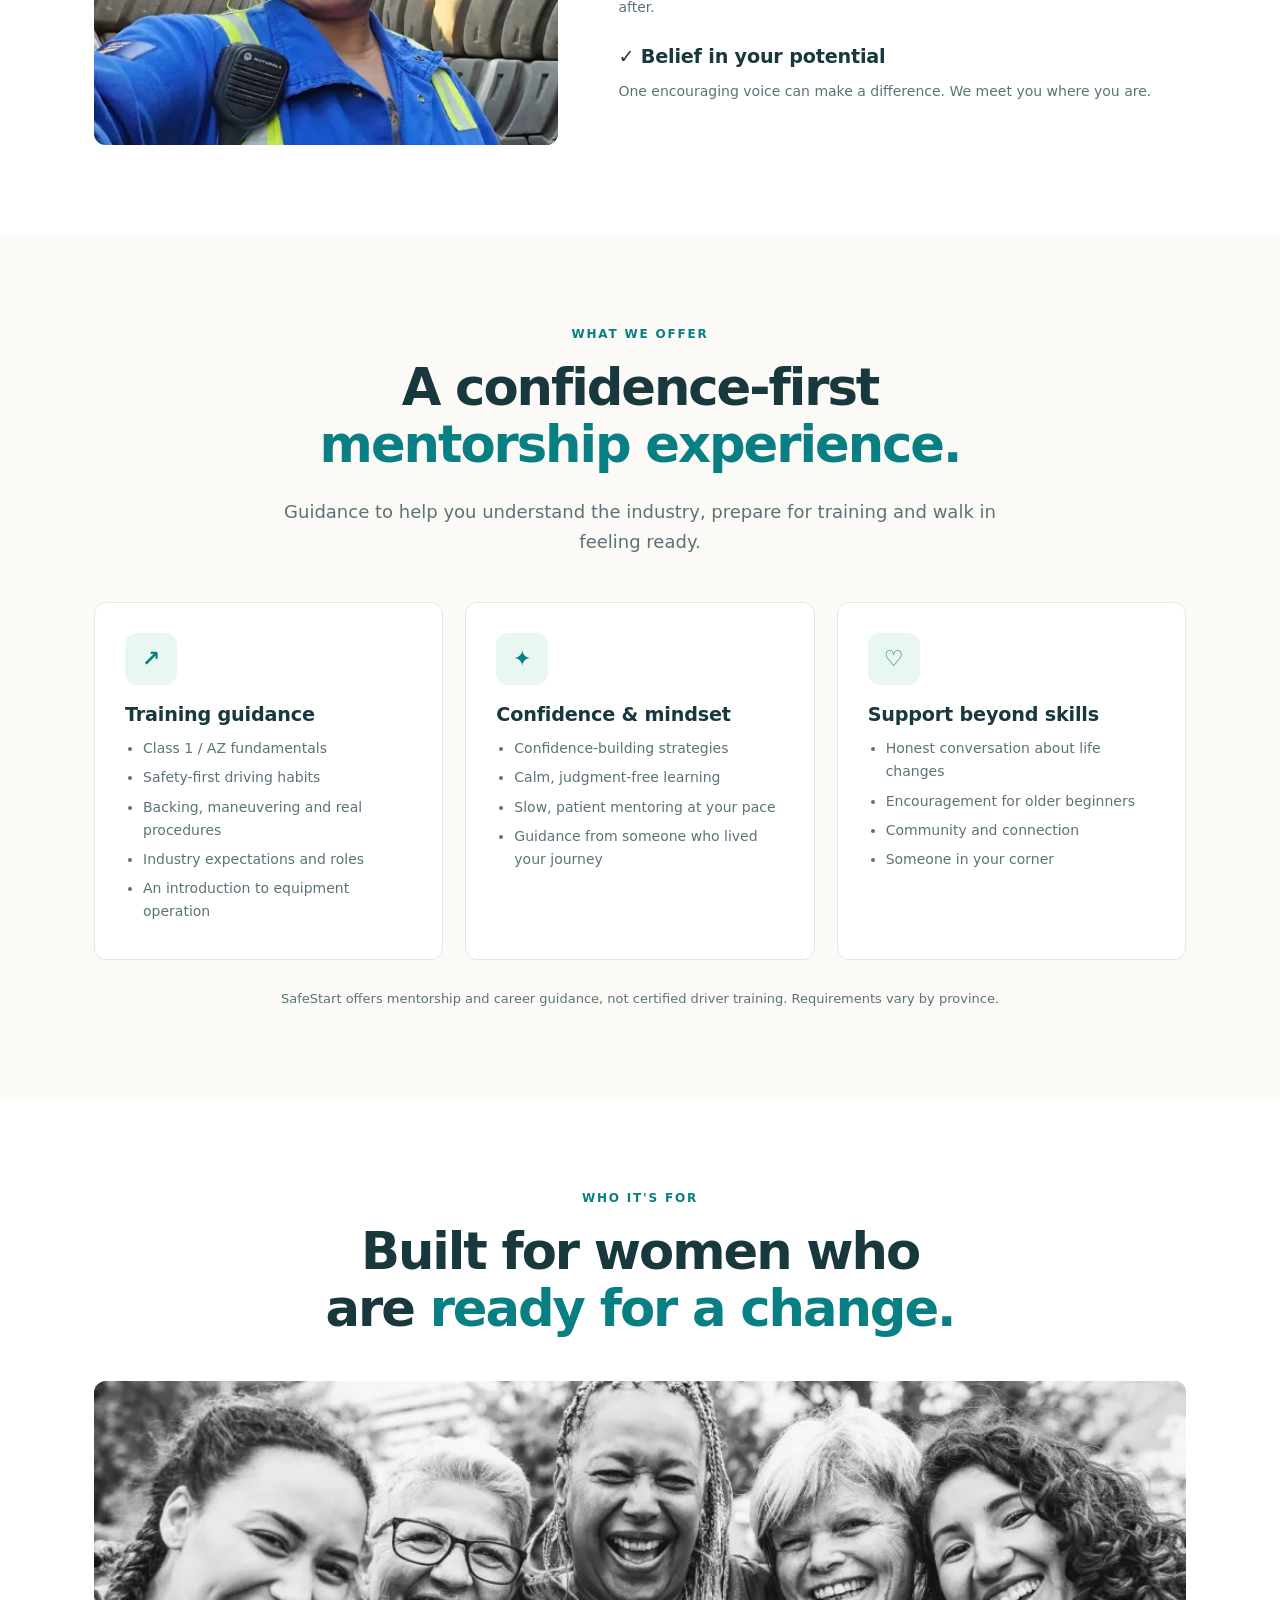
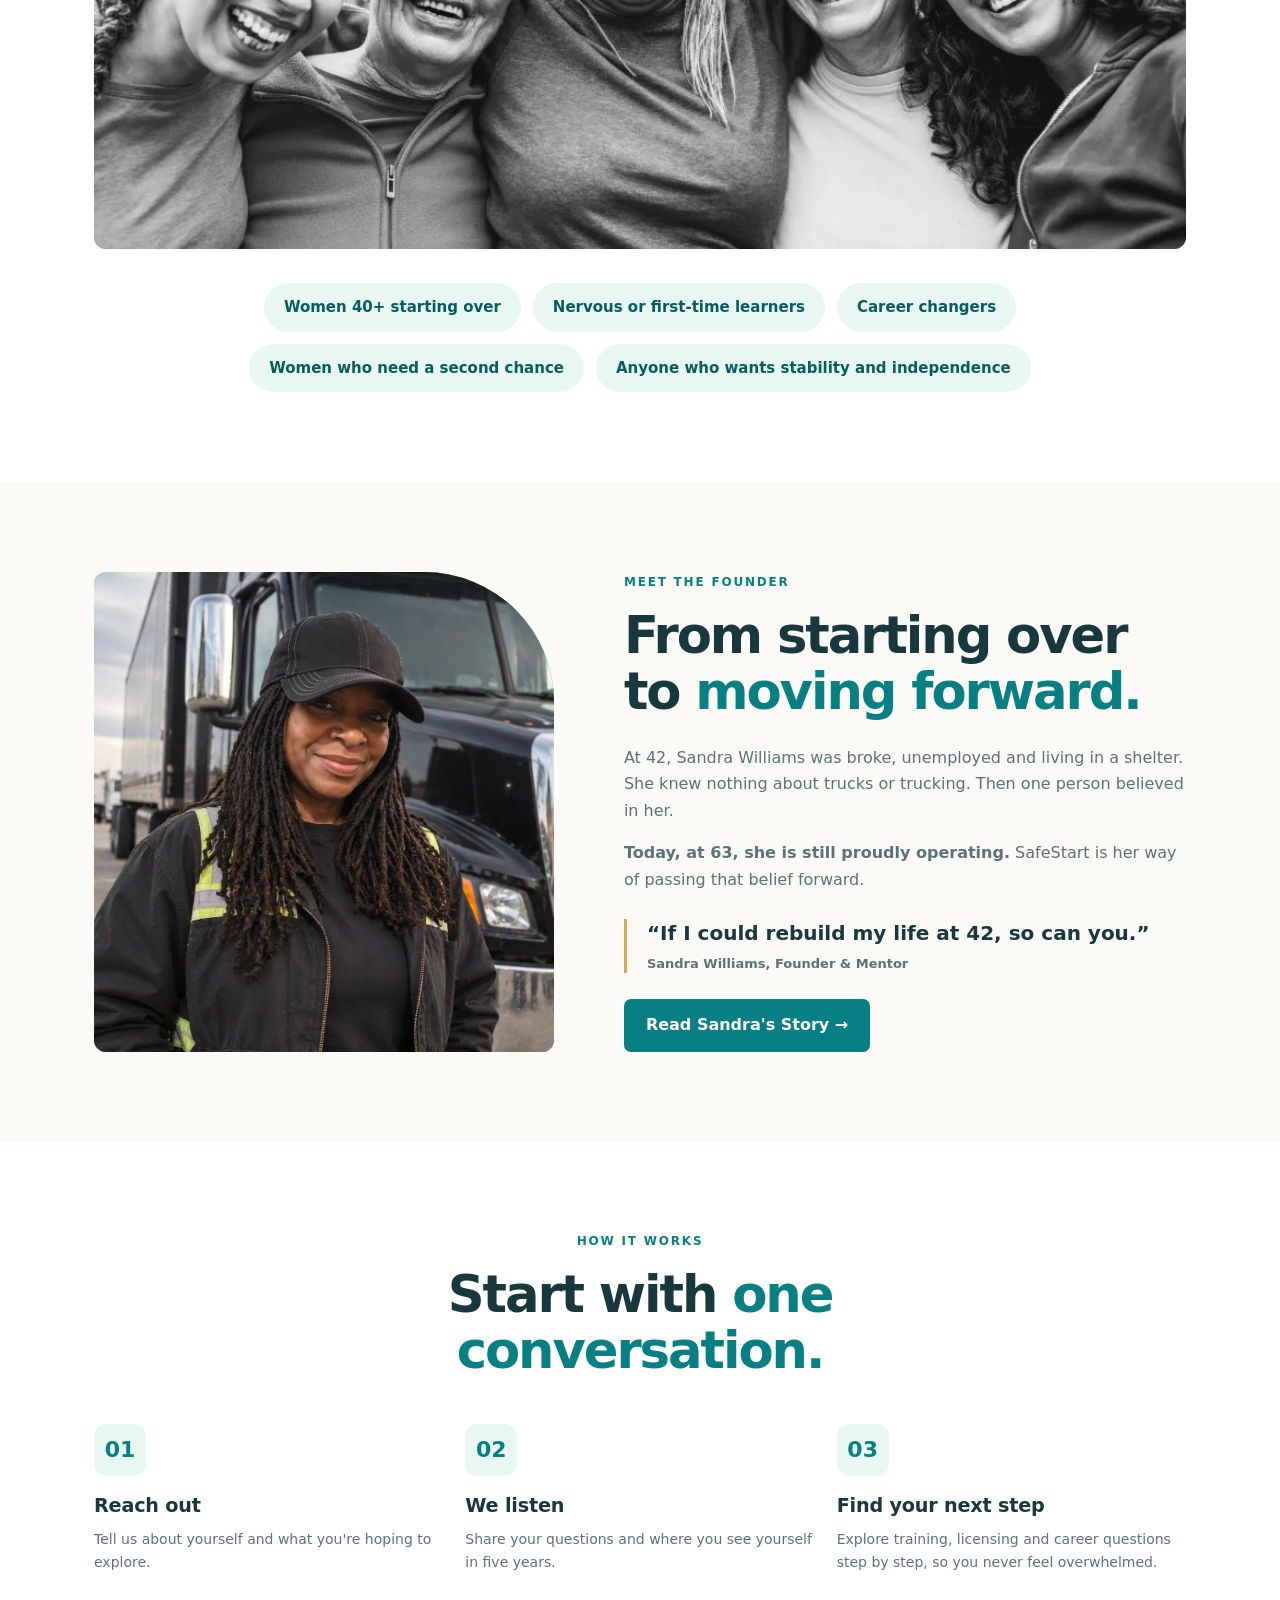
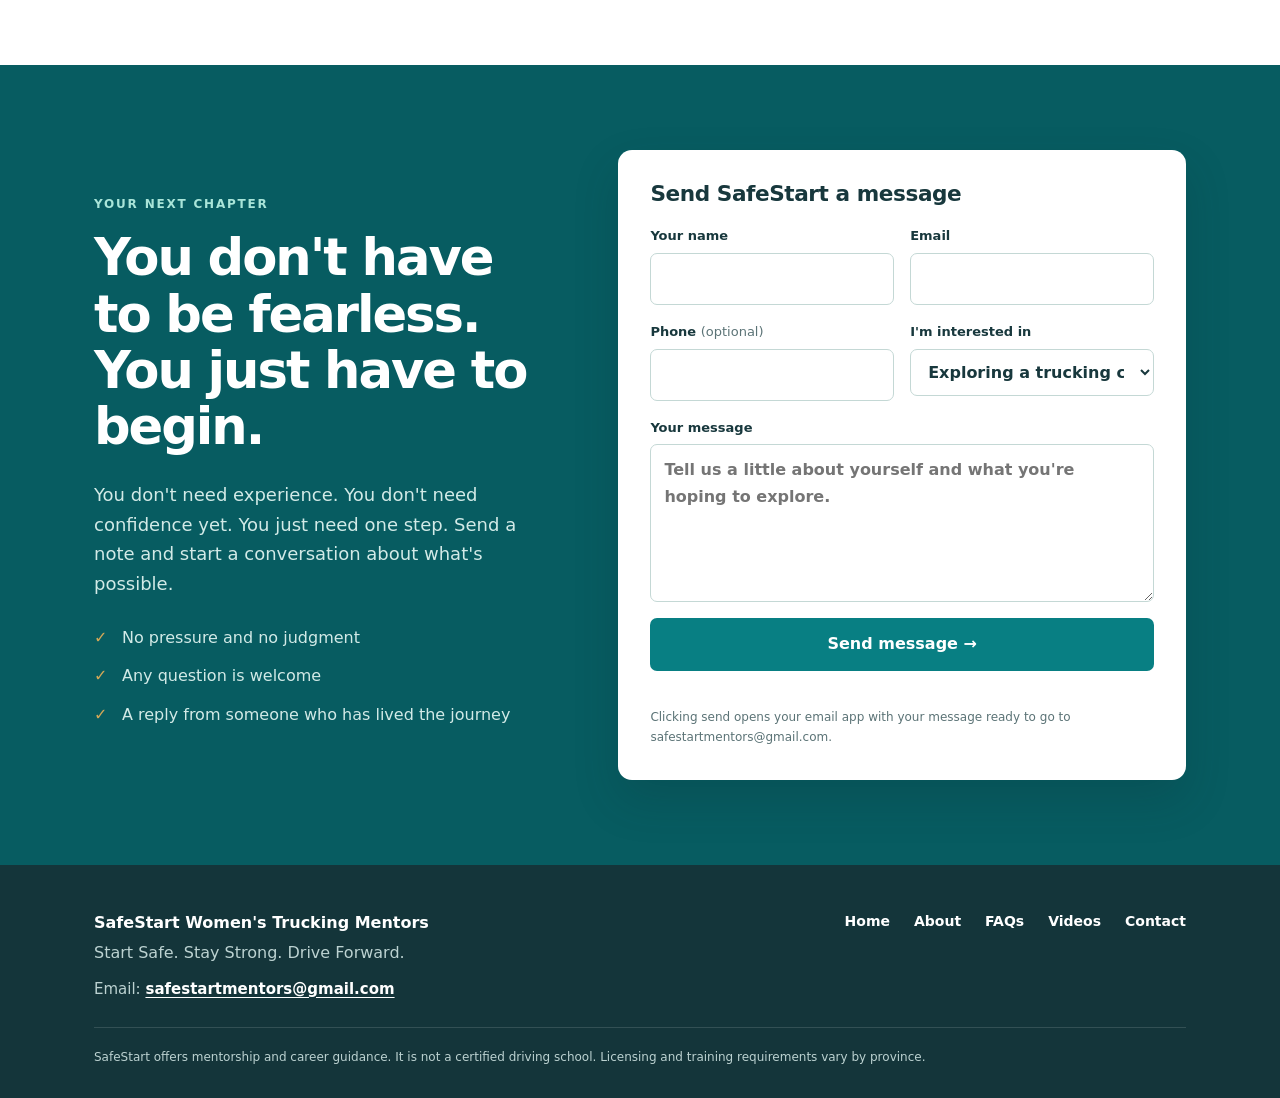
==== commit c524b153: "Restore contact form (opens visitor's email app to safestartmentors@gmail.com) and show email in foo" ====
--- a/index.html
+++ b/index.html
@@ -118,21 +118,37 @@
       <div class="contact-copy reveal">
         <span class="eyebrow light">Your next chapter</span>
         <h2>You don't have to be fearless.<br>You just have to begin.</h2>
-        <p>You don't need experience. You don't need confidence yet. You just need one step. Send an email and start a conversation about what's possible.</p>
+        <p>You don't need experience. You don't need confidence yet. You just need one step. Send a note and start a conversation about what's possible.</p>
         <ul class="ticks">
           <li>No pressure and no judgment</li>
           <li>Any question is welcome</li>
           <li>A reply from someone who has lived the journey</li>
         </ul>
       </div>
-      <div class="form email-card reveal">
-        <h2 class="form-title">Email SafeStart</h2>
-        <p>Tell us a little about yourself and what you're hoping to explore. Every email gets a personal reply.</p>
-        <a class="email-address" href="mailto:sandraw0064@gmail.com?subject=SafeStart%20enquiry">sandraw0064@gmail.com</a>
-        <a class="btn" href="mailto:sandraw0064@gmail.com?subject=SafeStart%20enquiry">Send an email →</a>
-        <button class="copy-btn" type="button" data-copy="sandraw0064@gmail.com">Copy email address</button>
+      <form class="form reveal" data-contact-form data-email="safestartmentors@gmail.com" novalidate>
+        <h2 class="form-title">Send SafeStart a message</h2>
+        <div class="row">
+          <label>Your name<input type="text" name="name" autocomplete="name" required></label>
+          <label>Email<input type="email" name="email" autocomplete="email" required></label>
+        </div>
+        <div class="row">
+          <label>Phone <span class="opt">(optional)</span><input type="tel" name="phone" autocomplete="tel"></label>
+          <label>I'm interested in
+            <select name="interest">
+              <option>Exploring a trucking career</option>
+              <option>Class 1 / AZ licensing questions</option>
+              <option>Heavy equipment operation</option>
+              <option>Mentorship and confidence</option>
+              <option>Something else</option>
+            </select>
+          </label>
+        </div>
+        <label>Your message<textarea name="message" rows="5" required placeholder="Tell us a little about yourself and what you're hoping to explore."></textarea></label>
+        <input type="hidden" name="page" value="Home">
+        <button class="btn" type="submit">Send message →</button>
         <p class="form-status" role="status" aria-live="polite"></p>
-      </div>
+        <p class="form-note">Clicking send opens your email app with your message ready to go to <a href="mailto:safestartmentors@gmail.com">safestartmentors@gmail.com</a>.</p>
+      </form>
     </div>
   </section>
 </main>
@@ -141,6 +157,7 @@
     <div>
       <strong class="foot-brand">SafeStart Women's Trucking Mentors</strong>
       <p>Start Safe. Stay Strong. Drive Forward.</p>
+      <p class="foot-email">Email: <a href="mailto:safestartmentors@gmail.com">safestartmentors@gmail.com</a></p>
     </div>
     <nav class="foot-links" aria-label="Footer">
       <a href="index.html">Home</a><a href="about.html">About</a><a href="faqs.html">FAQs</a><a href="videos.html">Videos</a><a href="contact.html">Contact</a>
--- a/styles.css
+++ b/styles.css
@@ -212,3 +212,7 @@
 .email-card .btn{display:block;width:100%;text-align:center}
 .copy-btn{margin-top:12px;background:none;border:0;color:var(--t);font:inherit;font-size:14px;font-weight:700;text-decoration:underline;cursor:pointer;padding:6px}
 .contact-plain .email-card{max-width:520px}
+.foot-email{margin-top:10px!important;font-size:15px}
+.foot-email a{color:#fff;font-weight:700;text-decoration:underline;text-underline-offset:3px}
+.foot-email a:hover{color:#a9e5d9}
+aside .email-address{text-align:center}
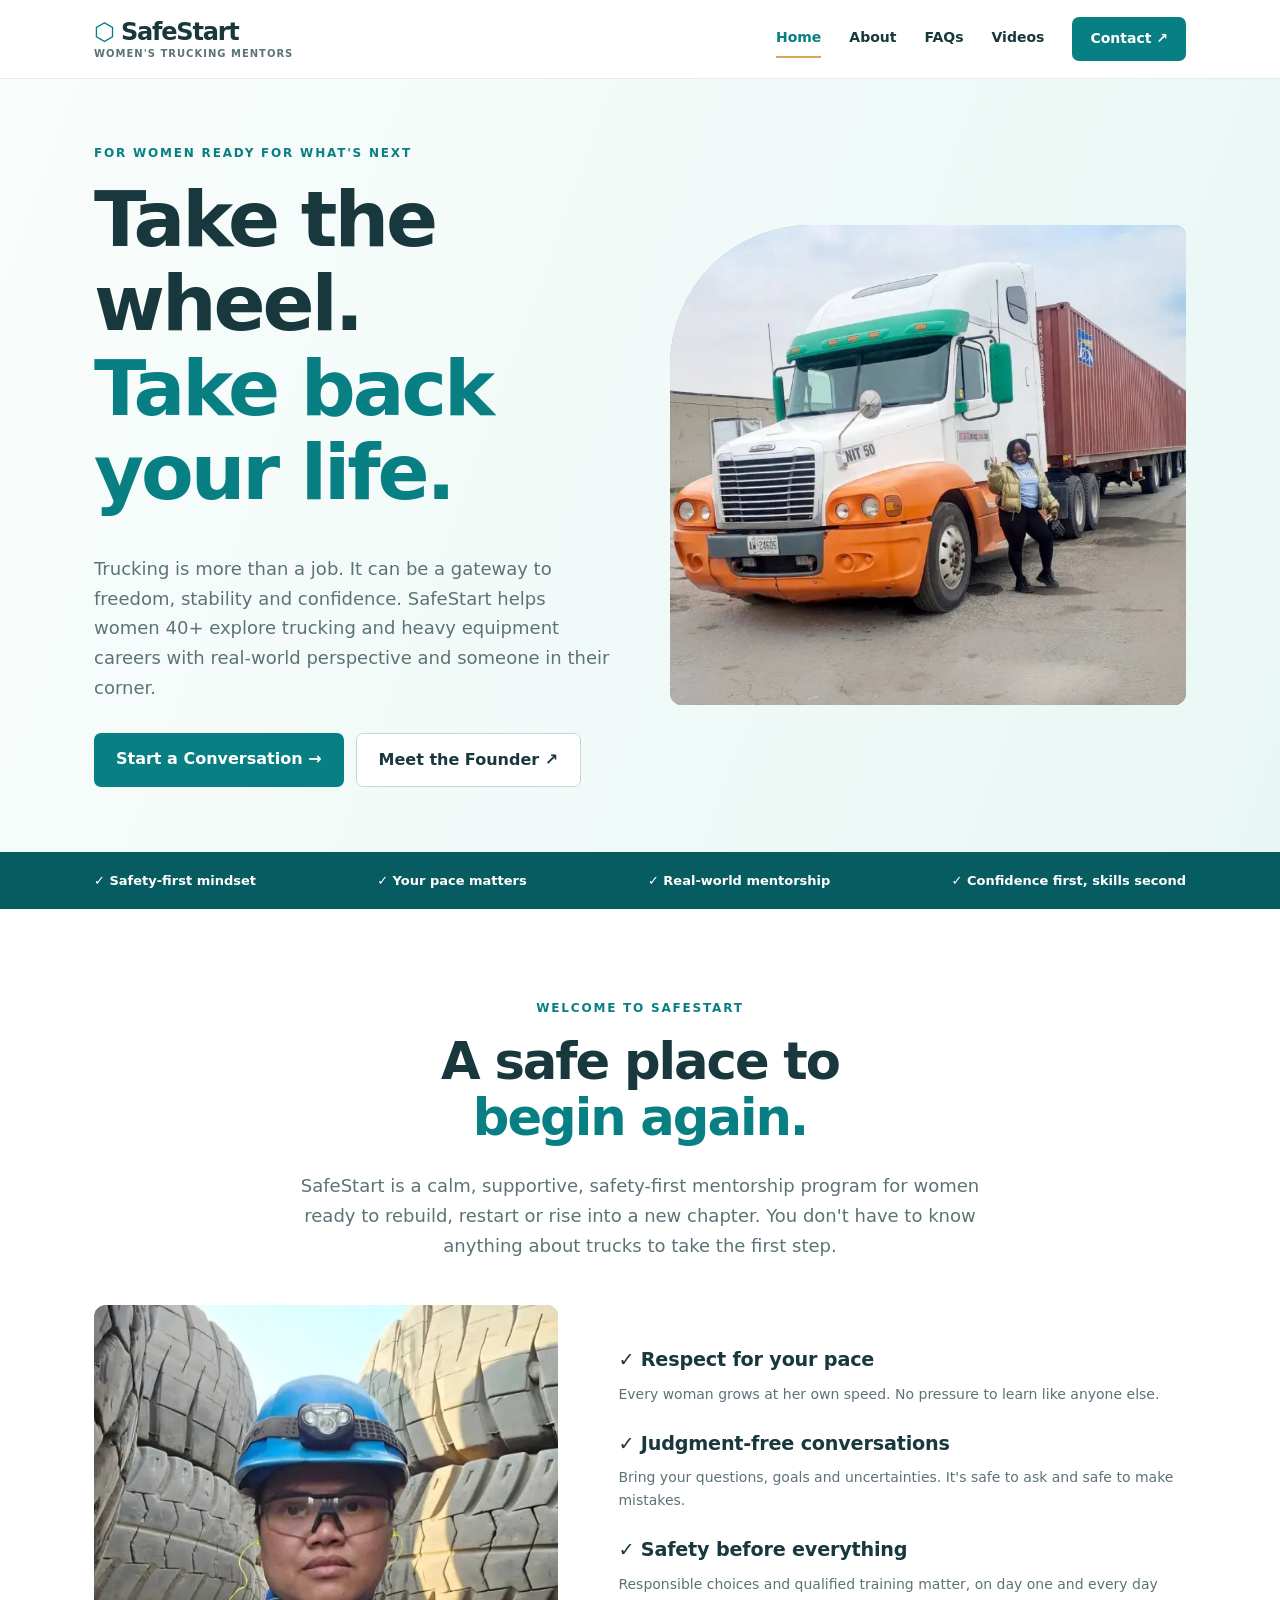
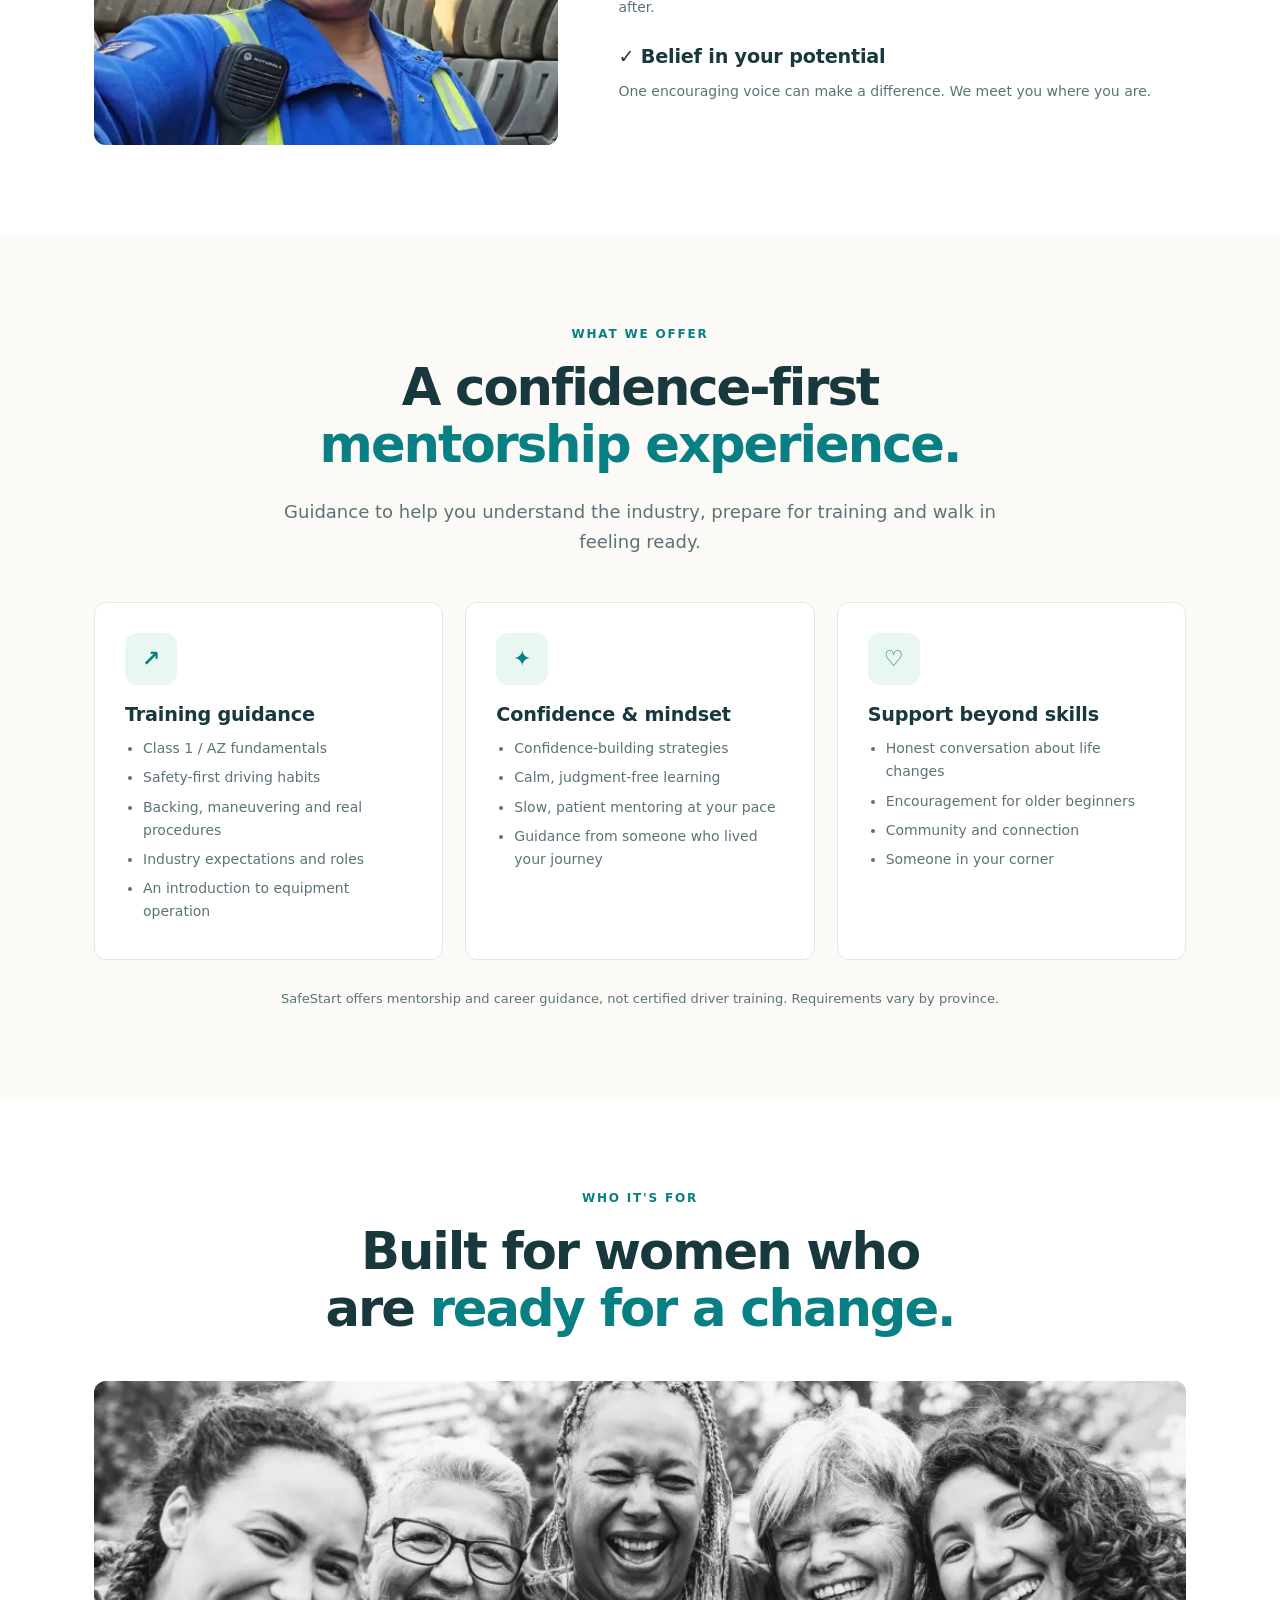
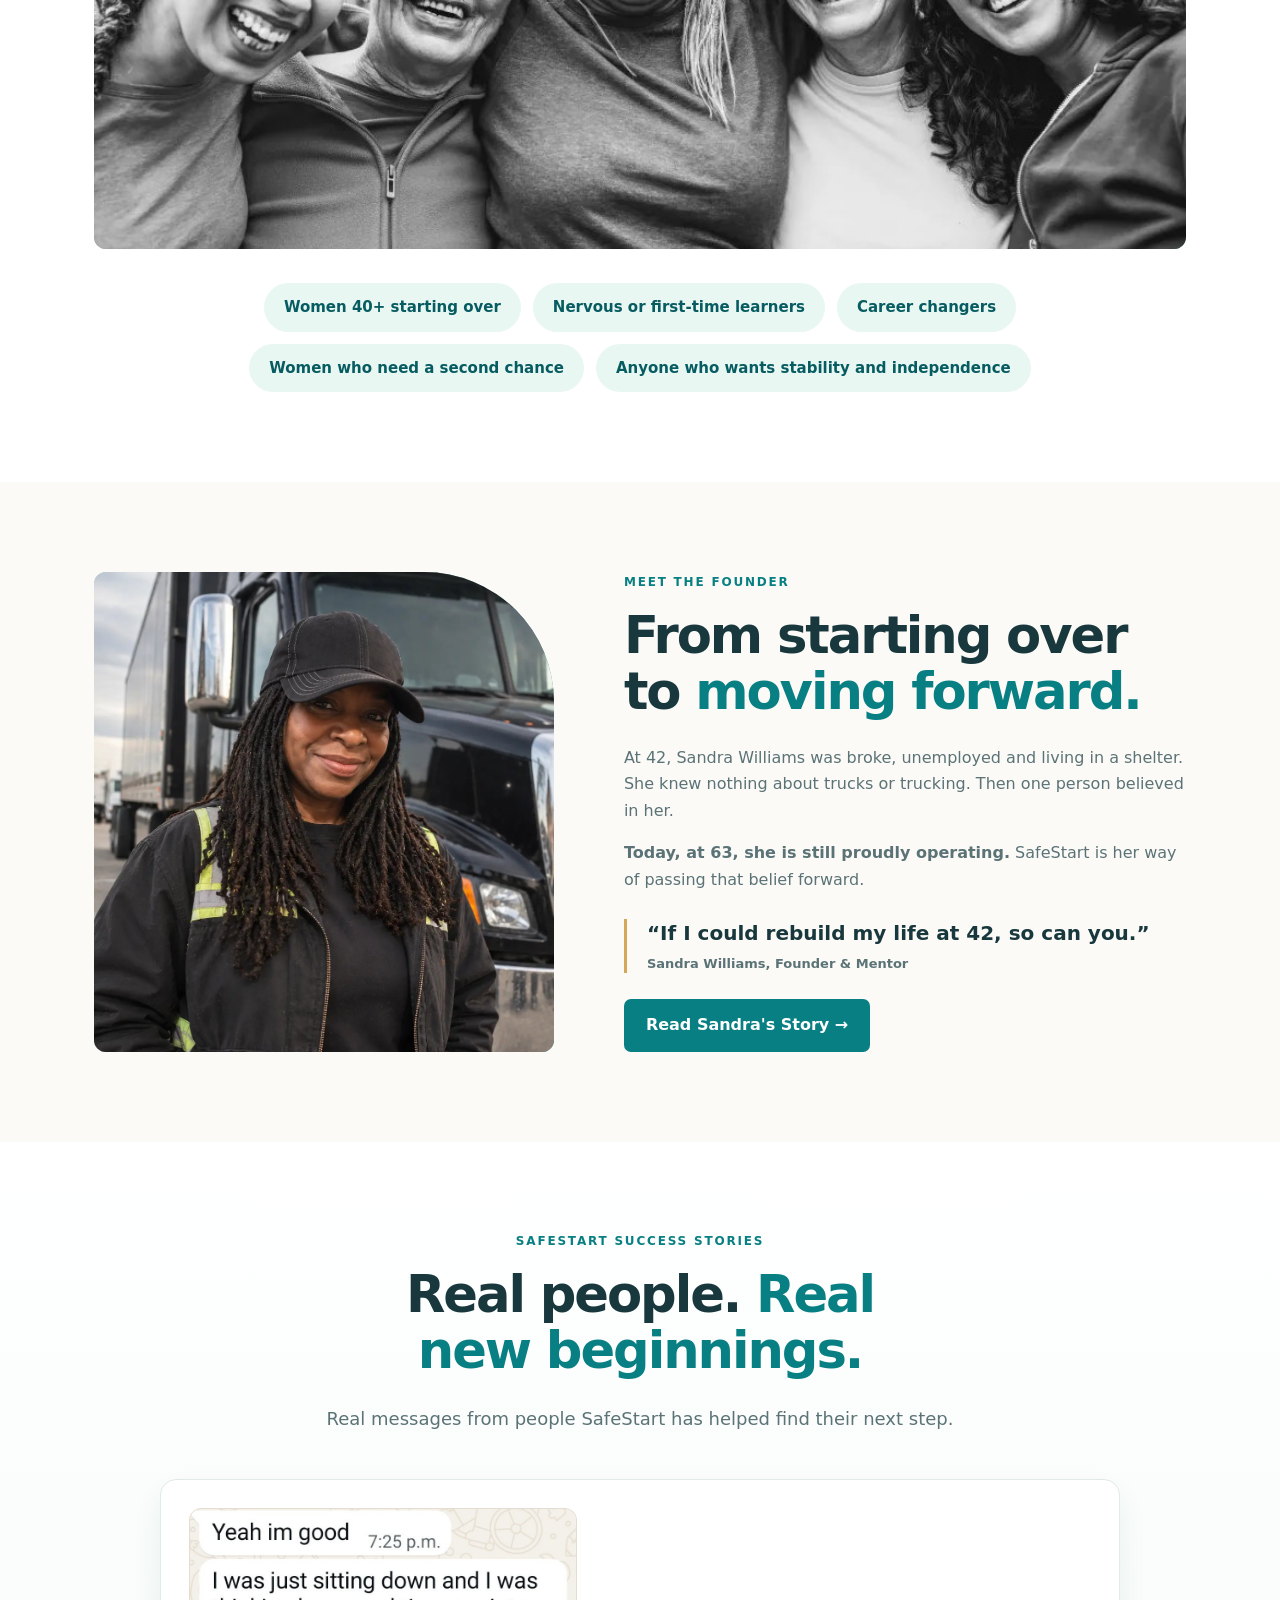
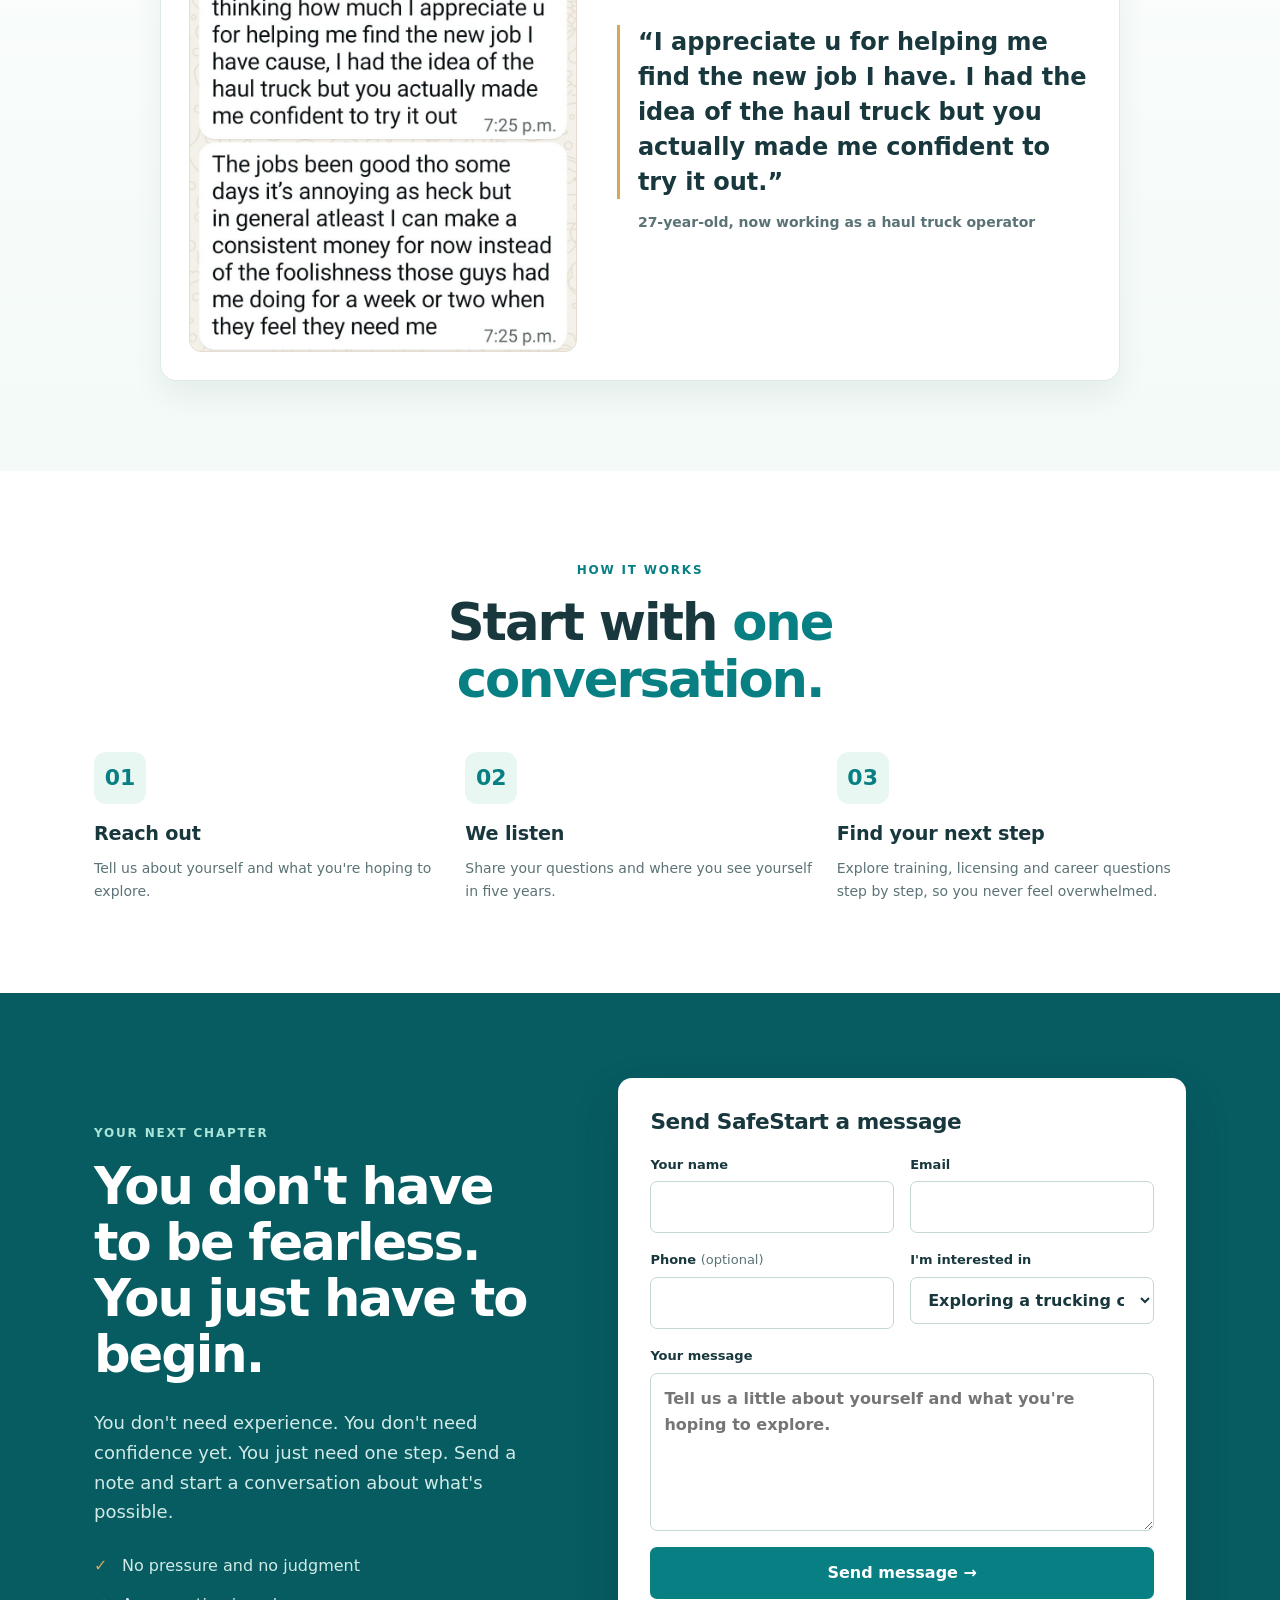
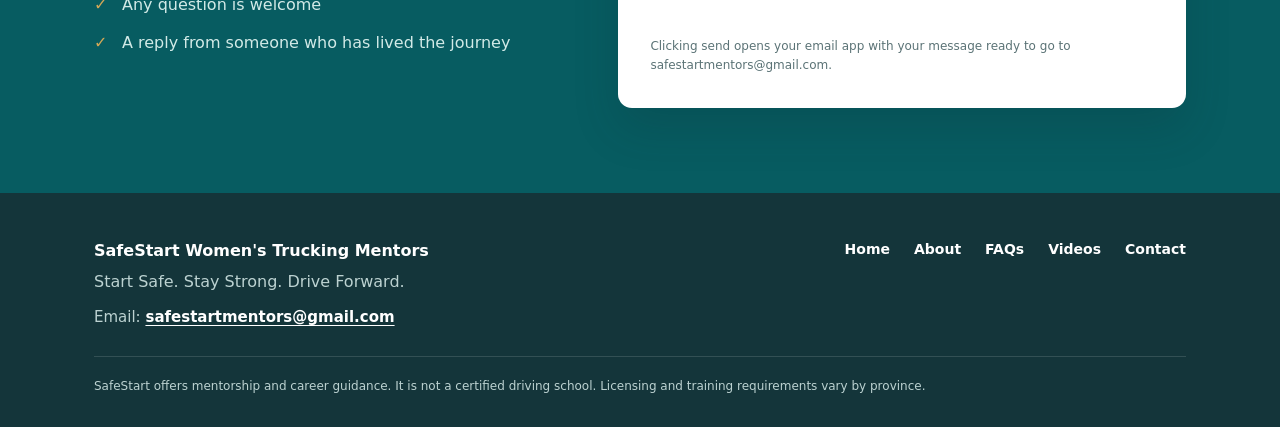
==== commit 433d16b9: "Add success stories section to the Home page with first testimonial Testimonials are listed in TESTI" ====
--- a/index.html
+++ b/index.html
@@ -104,6 +104,15 @@
     </div>
   </div></section>
 
+  <section class="section testimonials" id="success-stories"><div class="wrap">
+    <div class="intro reveal">
+      <span class="eyebrow">SafeStart success stories</span>
+      <h2>Real people. <span class="accent">Real new beginnings.</span></h2>
+      <p>Real messages from people SafeStart has helped find their next step.</p>
+    </div>
+    <div class="testimonial-grid" id="testimonial-grid"></div>
+  </div></section>
+
   <section class="section"><div class="wrap">
     <div class="intro reveal"><span class="eyebrow">How it works</span><h2>Start with <span class="accent">one conversation.</span></h2></div>
     <div class="steps">
--- a/styles.css
+++ b/styles.css
@@ -216,3 +216,19 @@
 .foot-email a{color:#fff;font-weight:700;text-decoration:underline;text-underline-offset:3px}
 .foot-email a:hover{color:#a9e5d9}
 aside .email-address{text-align:center}
+
+/* Success stories */
+.testimonials{background:linear-gradient(180deg,#fff,#f3faf8)}
+.testimonial-grid{display:grid;grid-template-columns:repeat(2,1fr);gap:26px}
+.testimonial{margin:0;background:#fff;border:1px solid #e0eae8;border-radius:16px;padding:22px;box-shadow:0 15px 30px #174d4d12;display:flex;flex-direction:column;gap:20px}
+.testimonial .shot{display:block;border-radius:12px;overflow:hidden;background:#efe7dd;border:1px solid #e6ddd2}
+.testimonial .shot img{display:block;width:100%;height:auto;max-height:520px;object-fit:cover;object-position:top}
+.testimonial blockquote{margin:0;border-left:3px solid var(--gold);padding-left:18px;font-size:19px;line-height:1.45;font-weight:700;color:var(--d)}
+.testimonial figcaption{margin-top:12px;padding-left:21px;font-size:14px;font-weight:600;color:var(--m)}
+.testimonial-grid.single{grid-template-columns:1fr;max-width:960px;margin:auto}
+.testimonial-grid.single .testimonial{display:grid;grid-template-columns:.9fr 1.1fr;align-items:center;gap:40px;padding:28px}
+.testimonial-grid.single blockquote{font-size:24px}
+@media(max-width:780px){
+  .testimonial-grid,.testimonial-grid.single .testimonial{grid-template-columns:1fr;gap:20px}
+  .testimonial-grid.single blockquote{font-size:20px}
+}
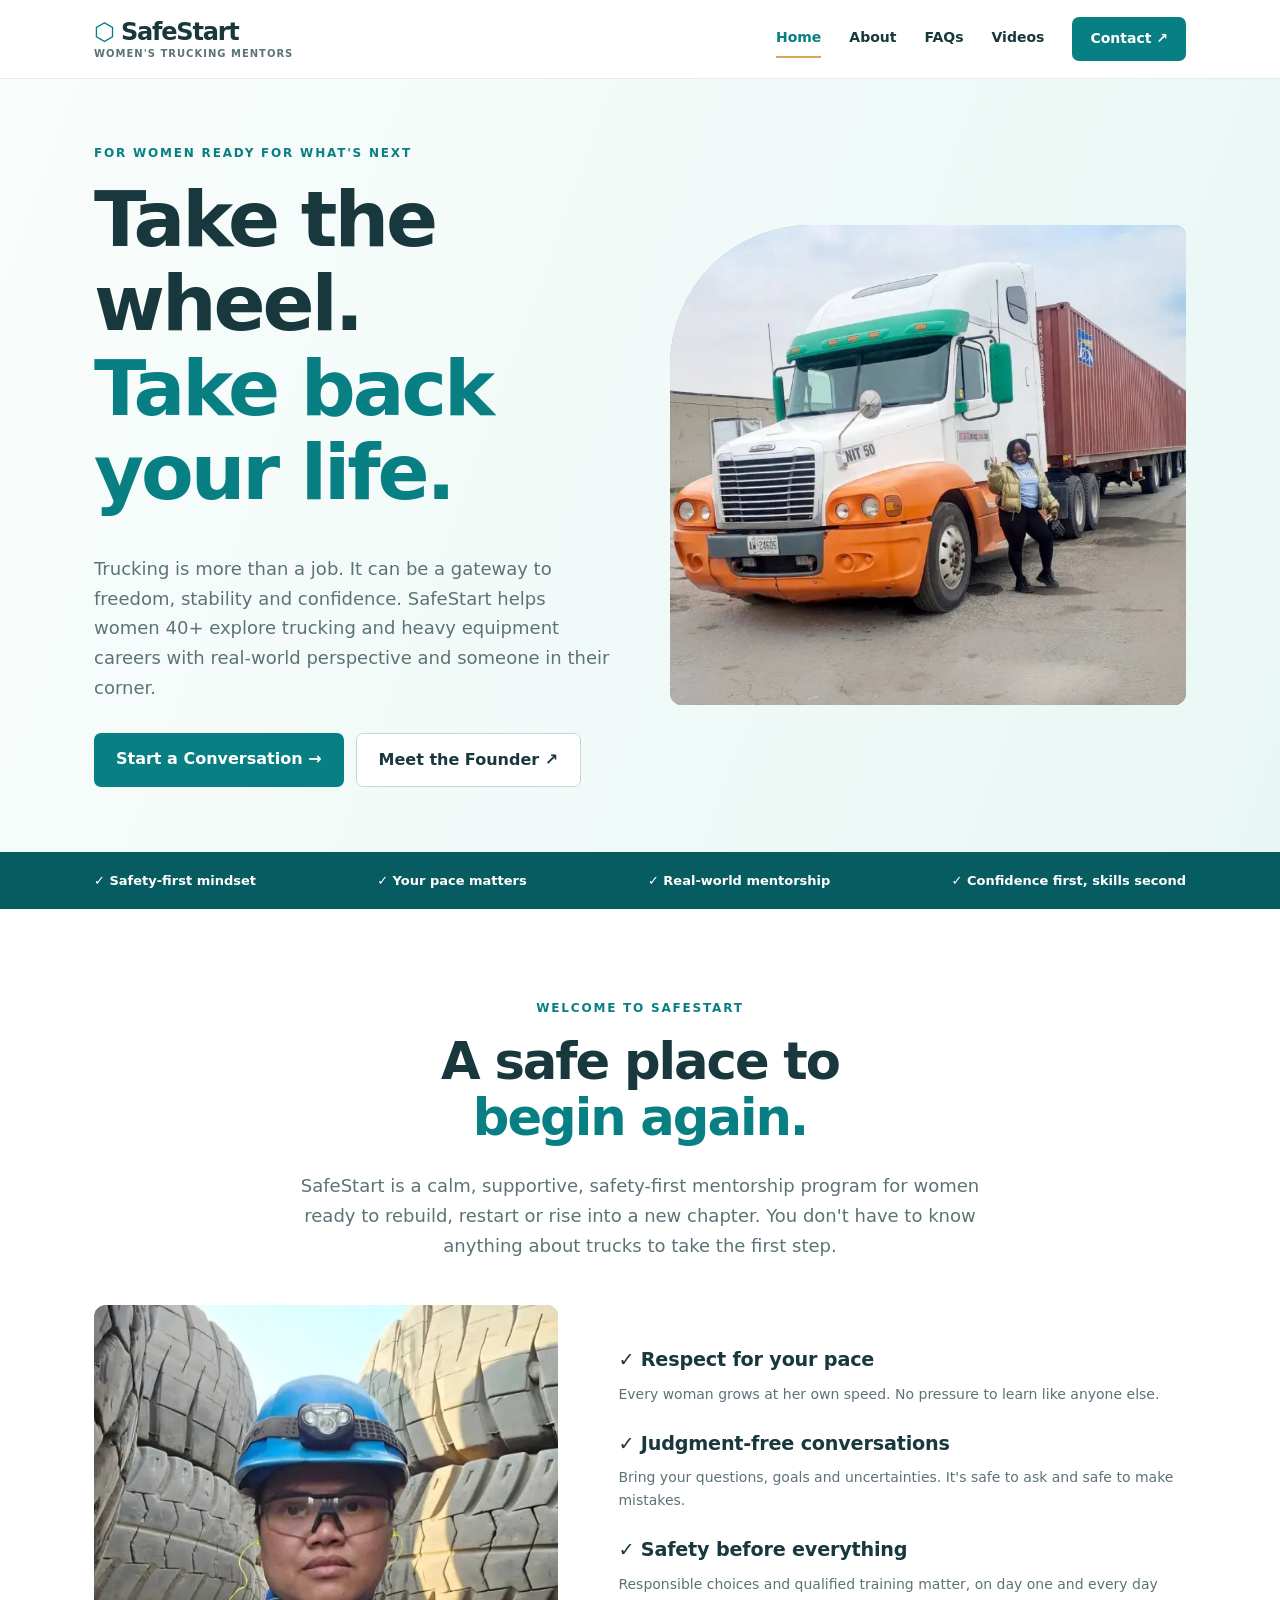
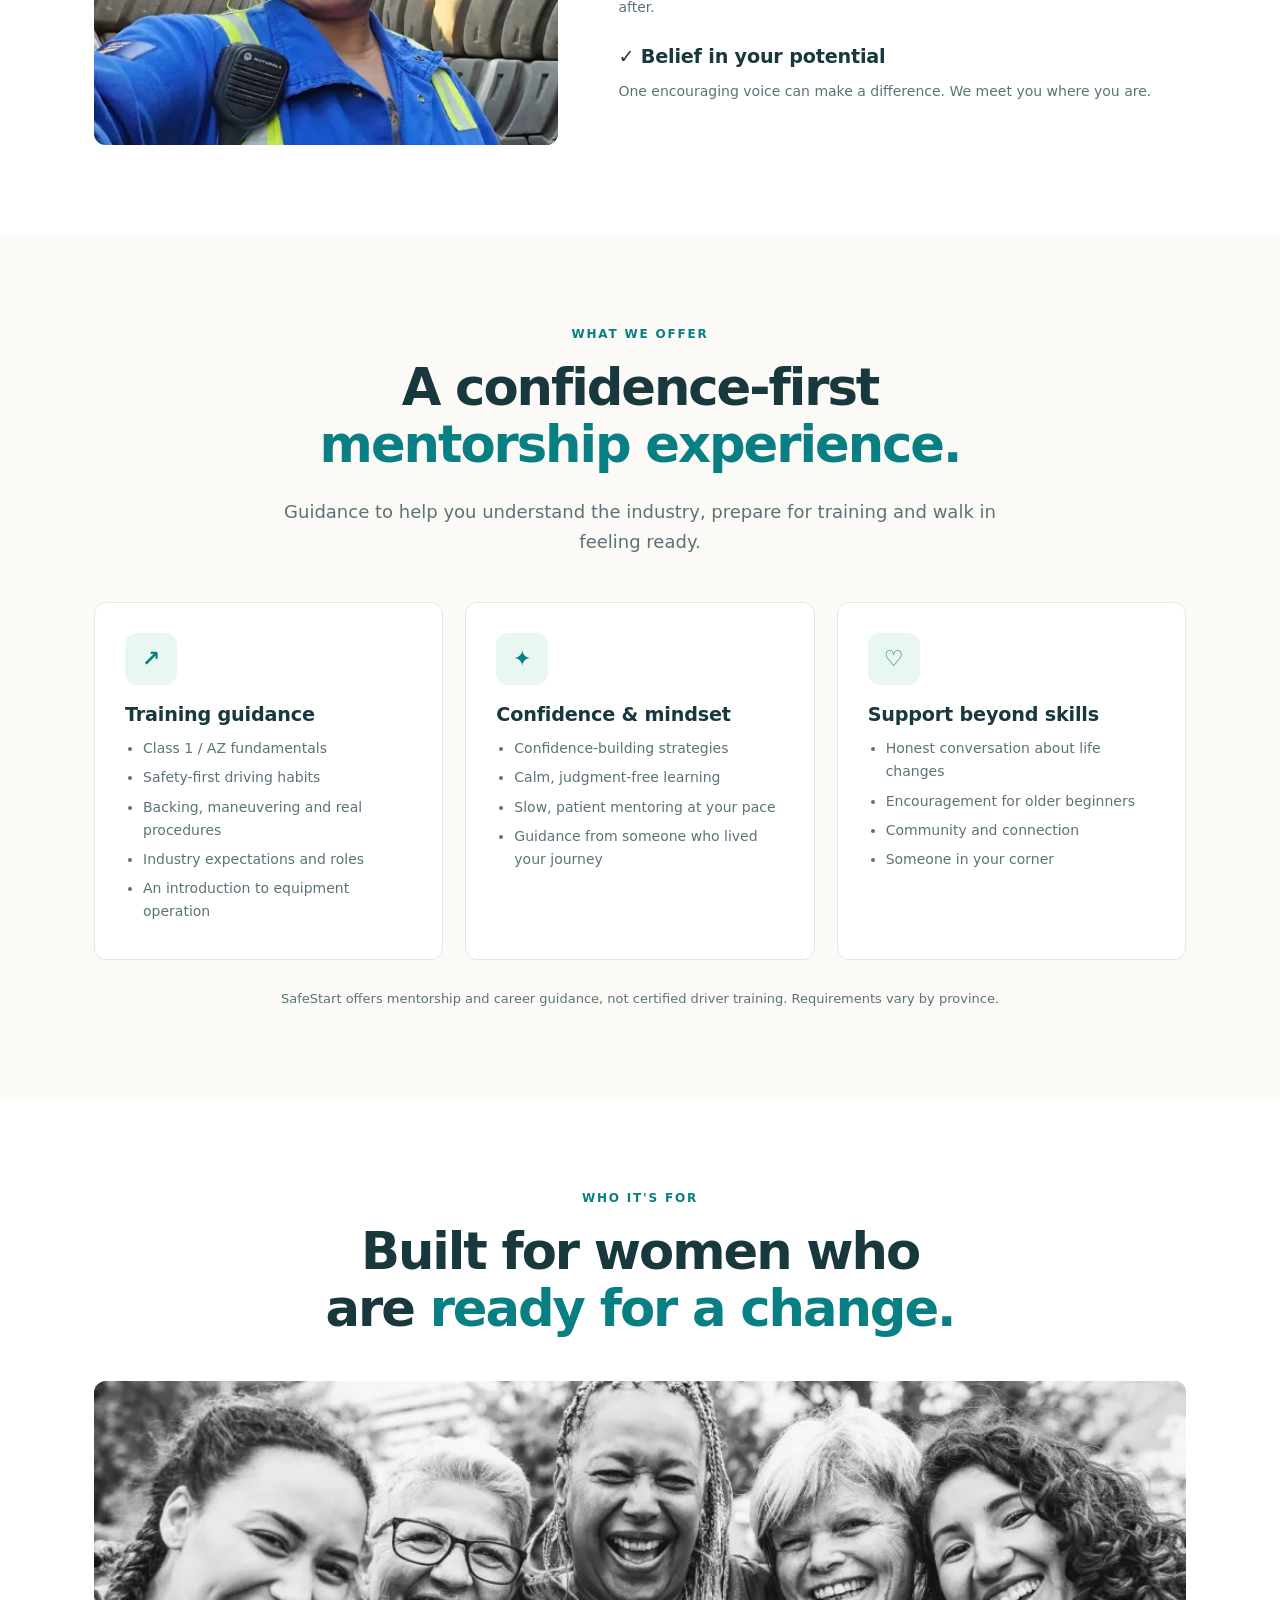
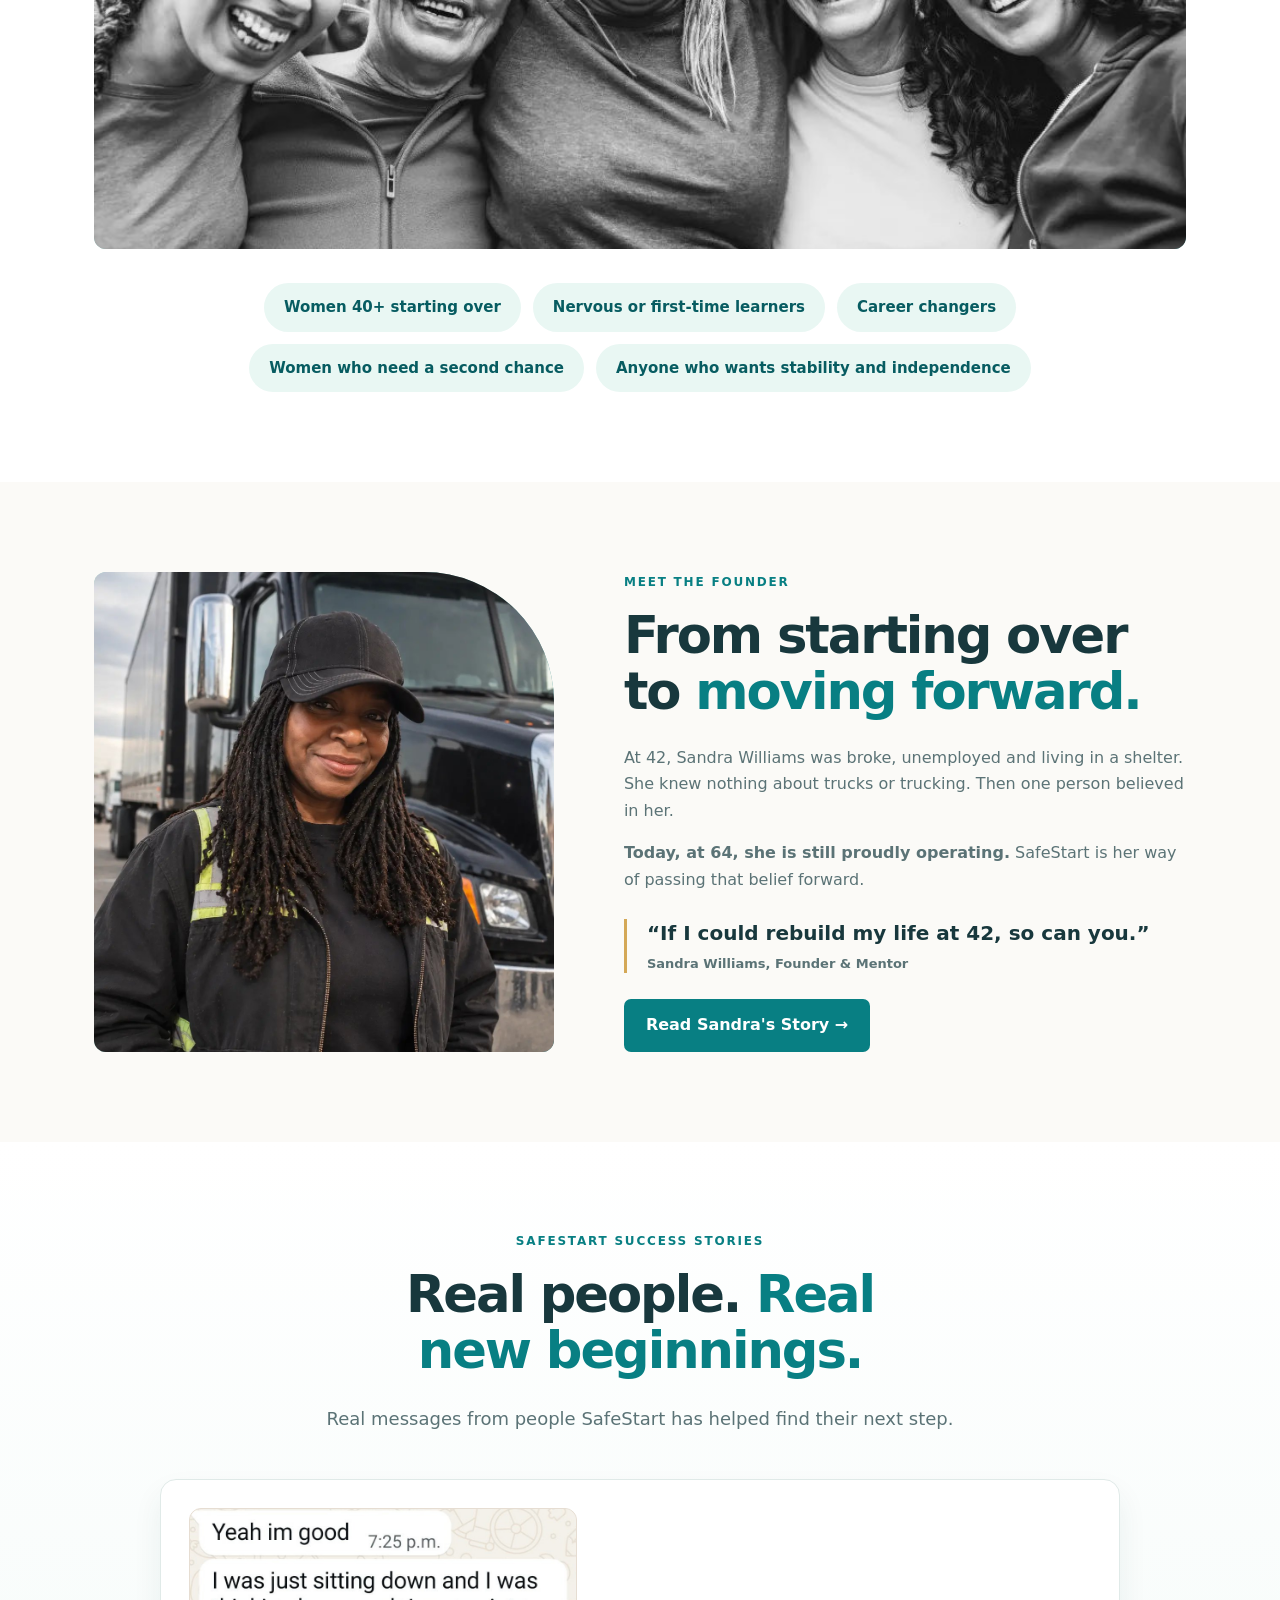
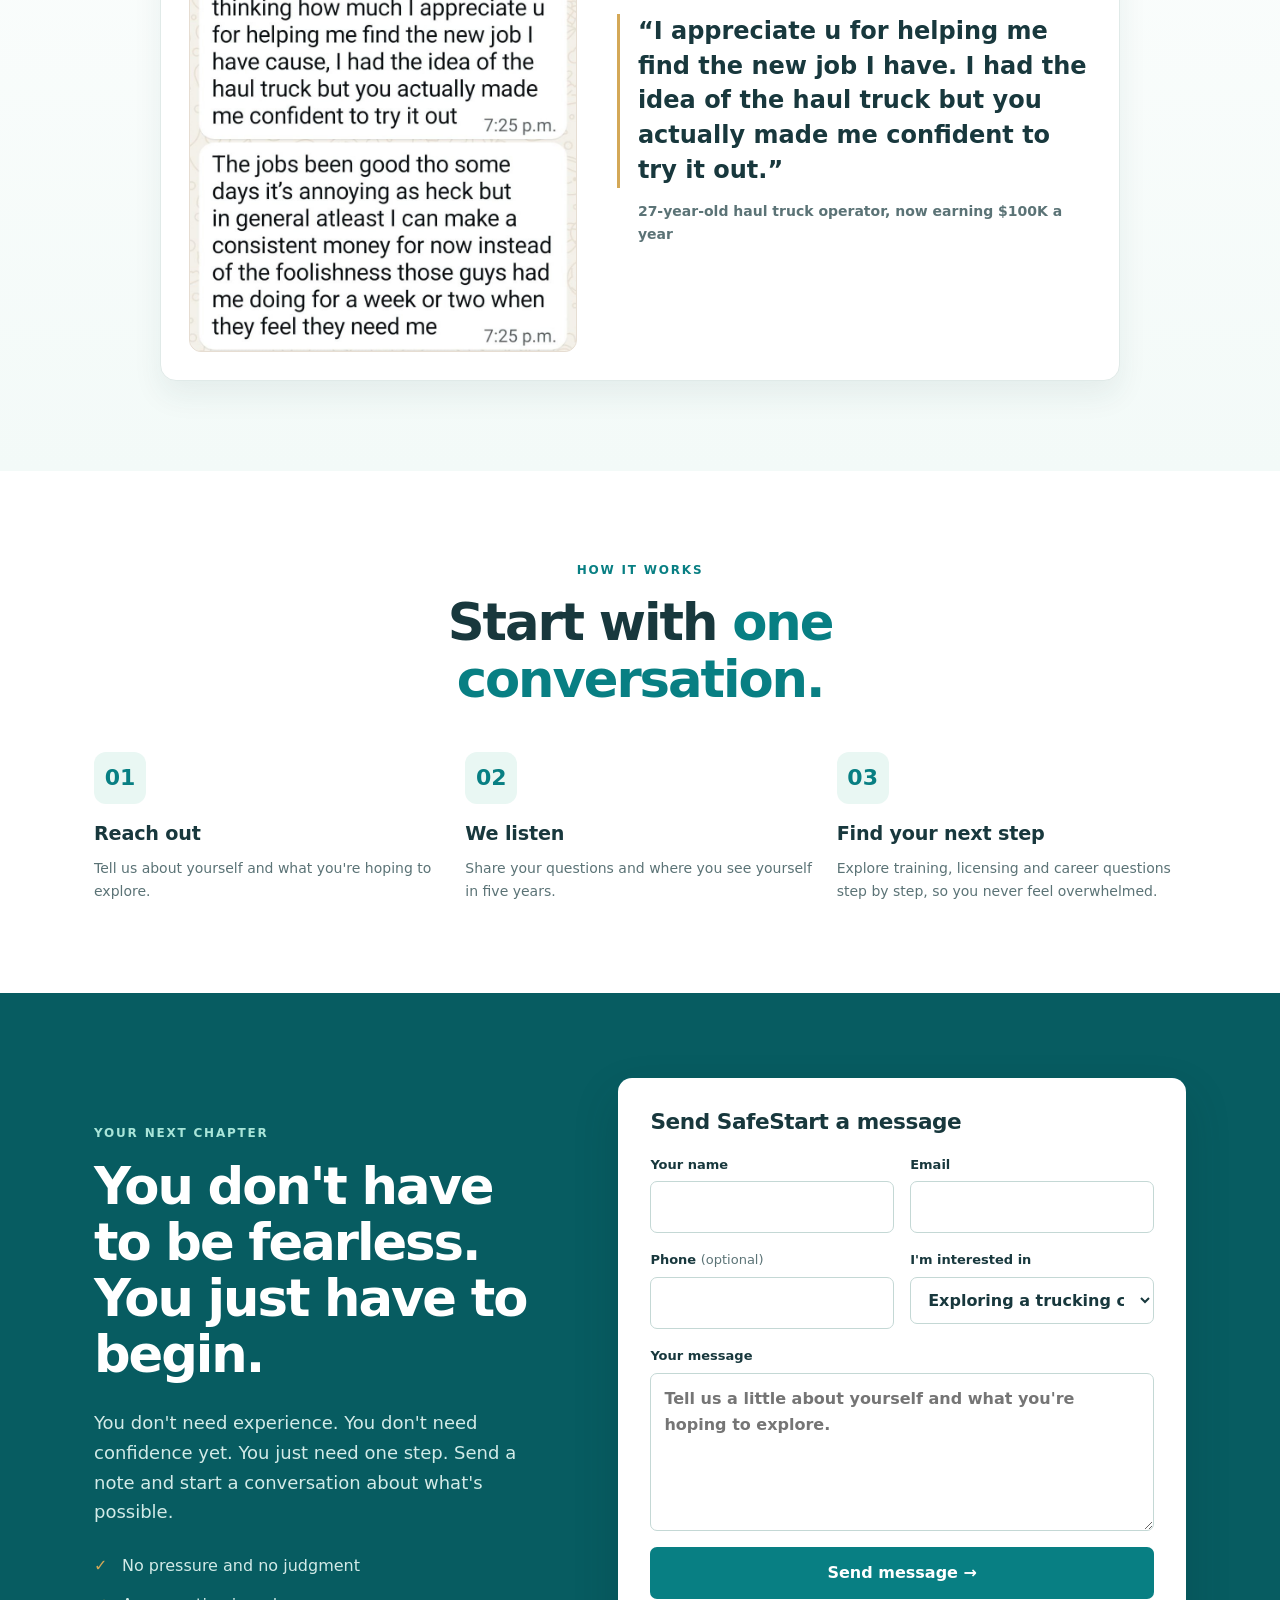
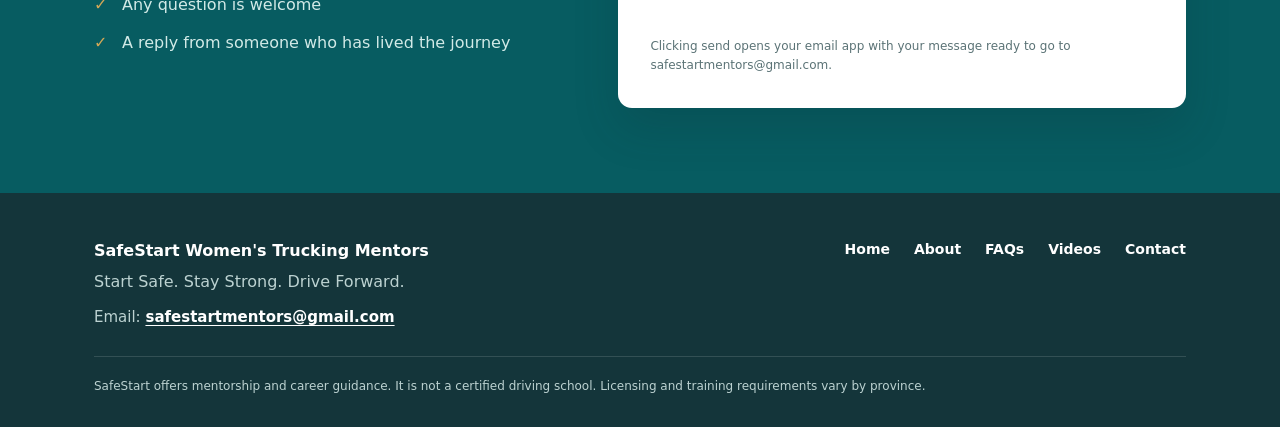
==== commit 2f2697e6: "Update Sandra's age to 64 and add $100K a year to testimonial caption Co-Authored-By: Claude Opus 5." ====
--- a/index.html
+++ b/index.html
@@ -98,7 +98,7 @@
       <span class="eyebrow">Meet the founder</span>
       <h2>From starting over to <span class="accent">moving forward.</span></h2>
       <p>At 42, Sandra Williams was broke, unemployed and living in a shelter. She knew nothing about trucks or trucking. Then one person believed in her.</p>
-      <p><strong>Today, at 63, she is still proudly operating.</strong> SafeStart is her way of passing that belief forward.</p>
+      <p><strong>Today, at 64, she is still proudly operating.</strong> SafeStart is her way of passing that belief forward.</p>
       <blockquote>“If I could rebuild my life at 42, so can you.”<cite>Sandra Williams, Founder &amp; Mentor</cite></blockquote>
       <a class="btn" href="about.html">Read Sandra's Story →</a>
     </div>
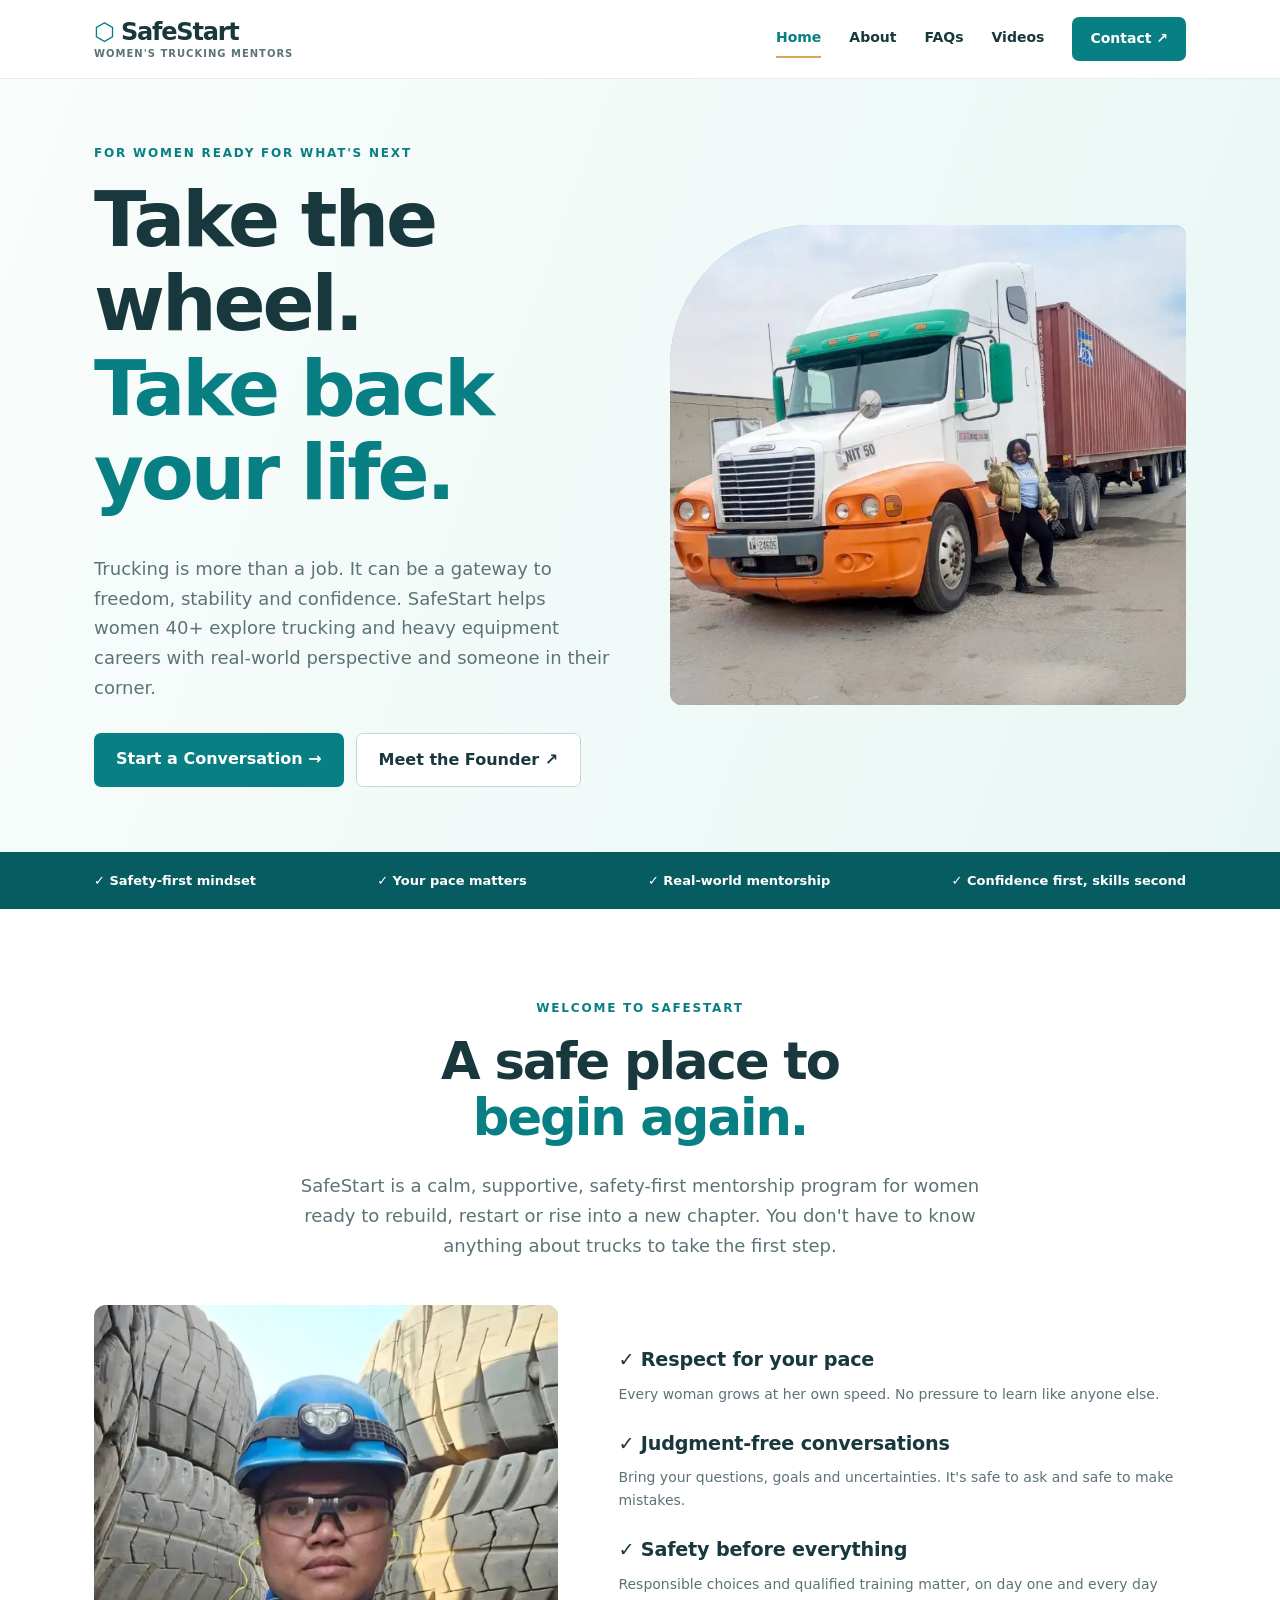
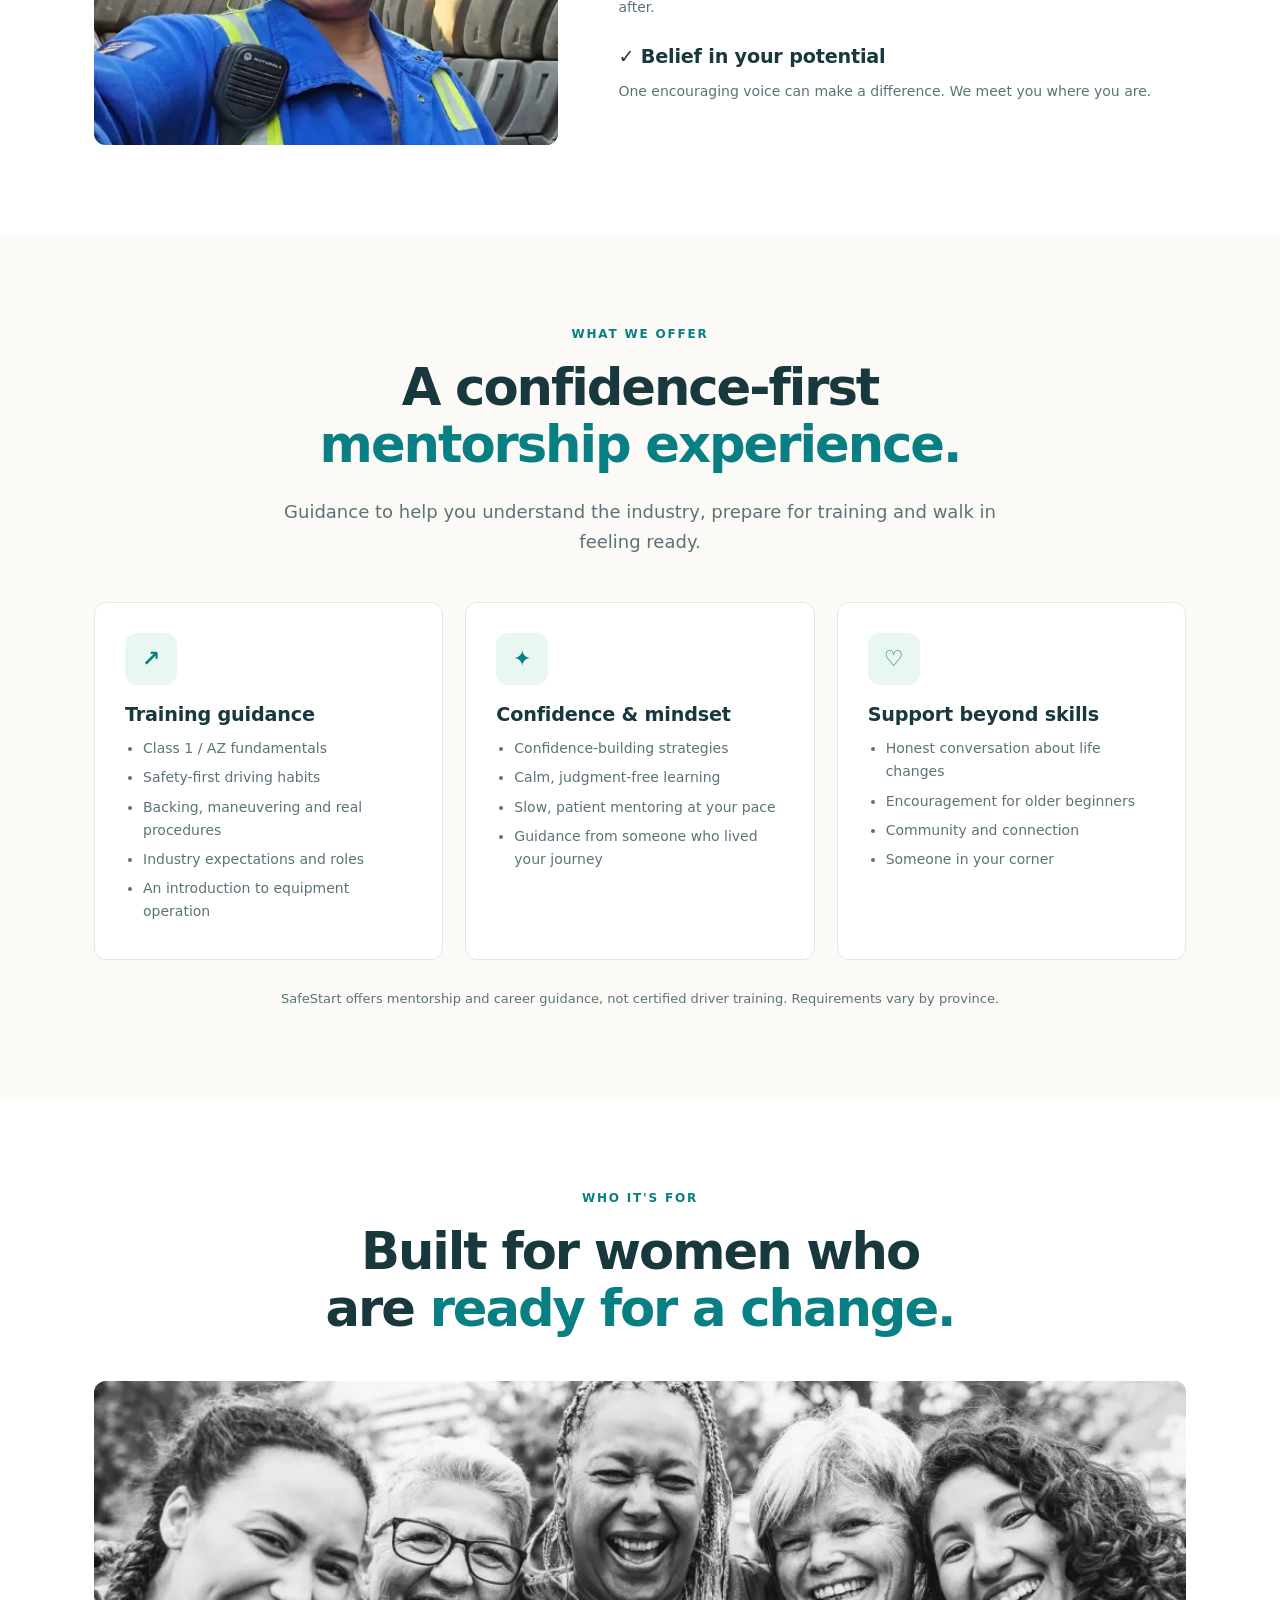
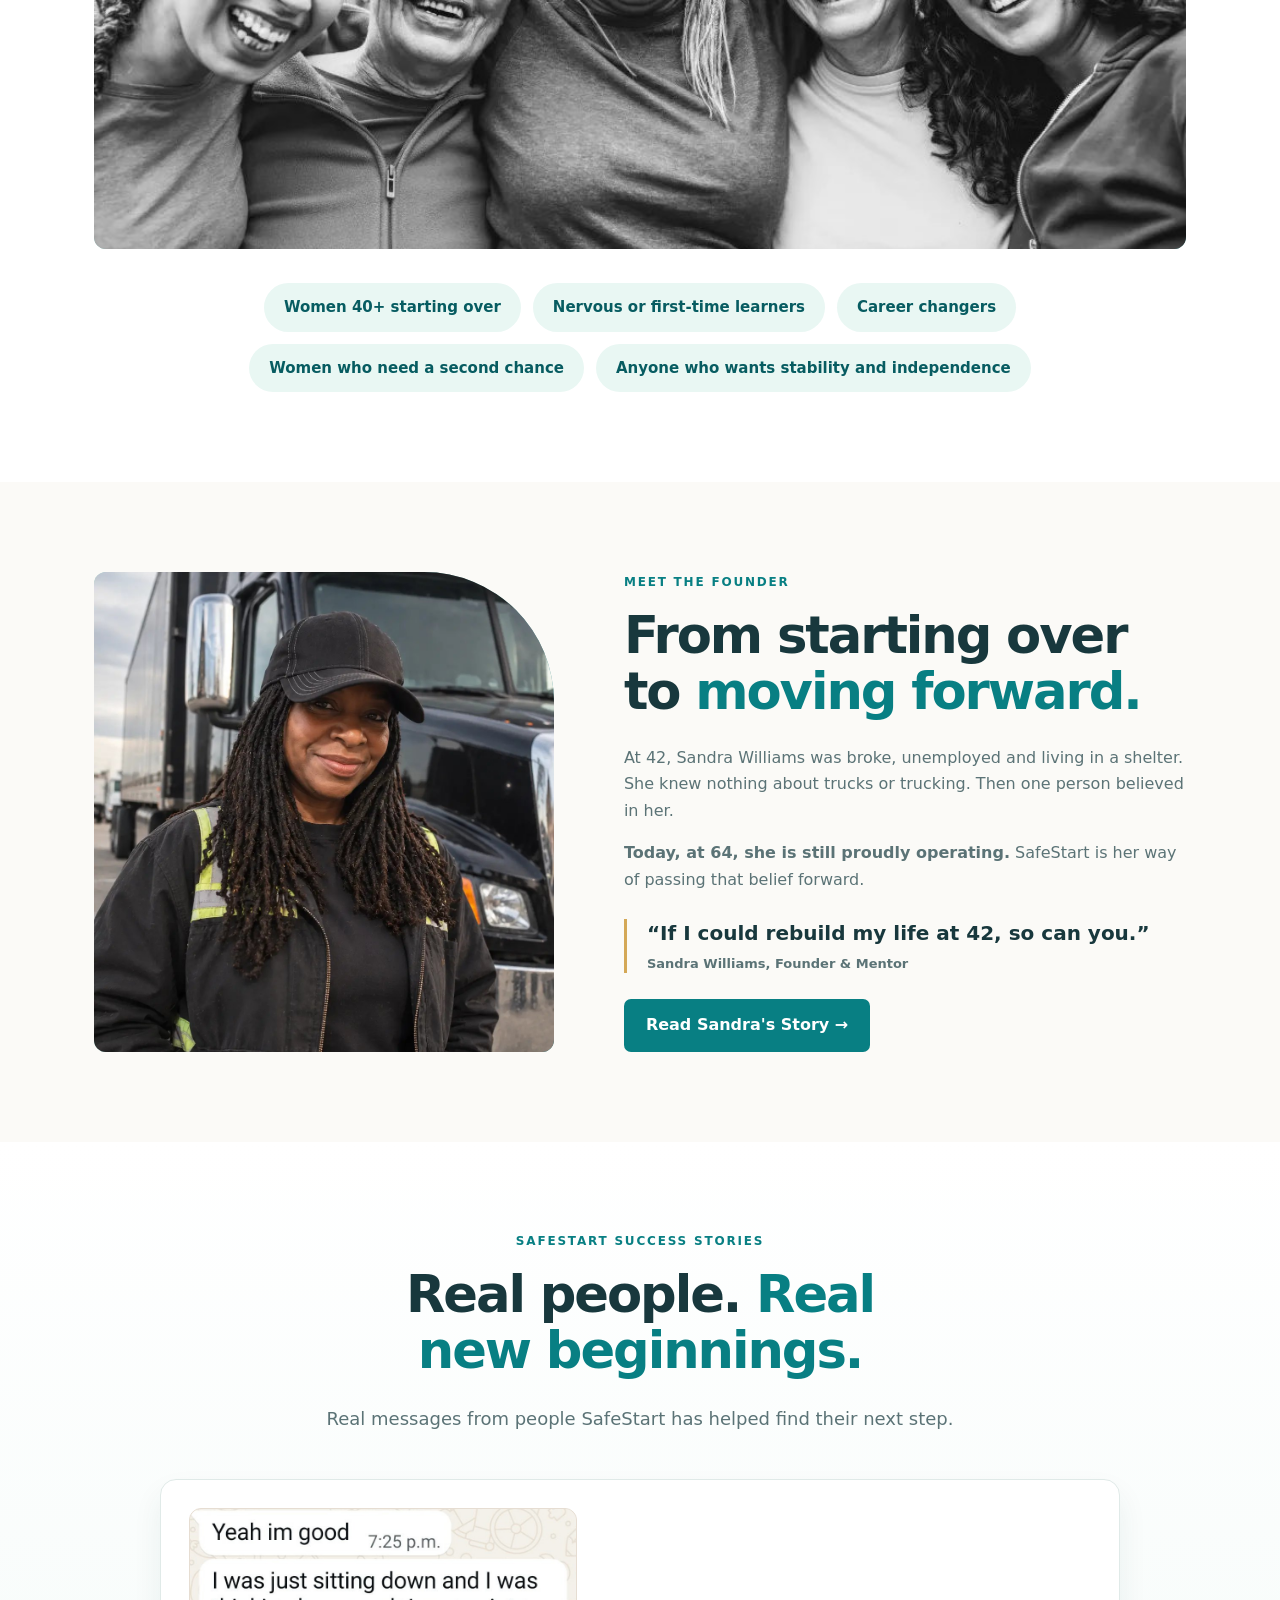
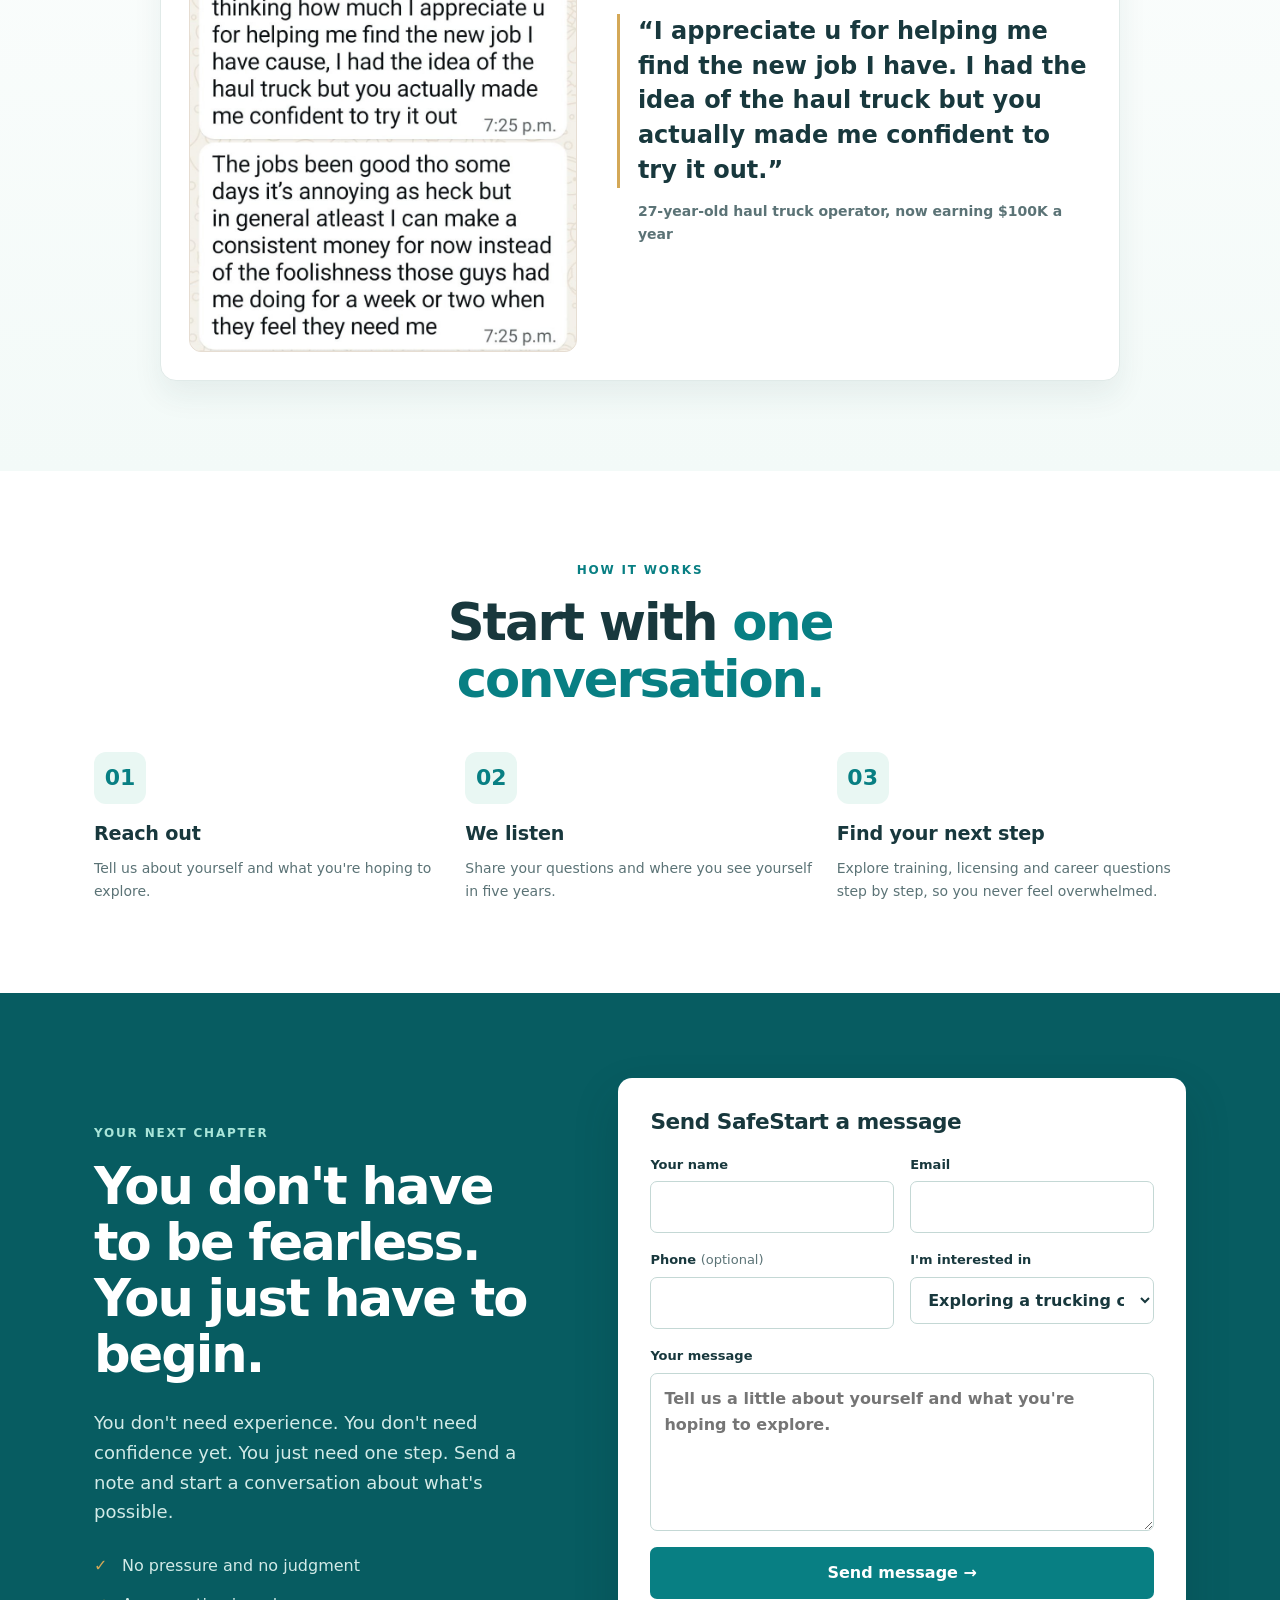
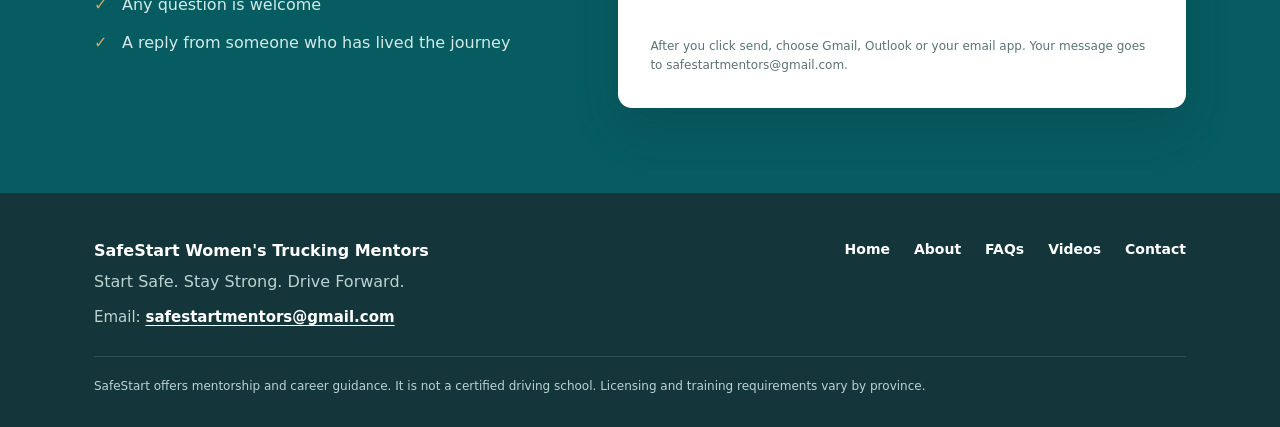
==== commit 5daa3ced: "Contact form: offer Send with Gmail, Outlook, email app or copy after submitting Visitors without a " ====
--- a/index.html
+++ b/index.html
@@ -11,15 +11,15 @@
 <meta property="og:title" content="SafeStart Women's Trucking Mentors | Start Safe. Stay Strong. Drive Forward.">
 <meta property="og:description" content="SafeStart helps women 40+ explore trucking and heavy equipment careers with safety-first mentorship from someone who has lived the journey.">
 <meta property="og:url" content="https://safestartmentors.com/">
-<meta property="og:image" content="https://safestartmentors.com/images/og-image.jpg">
+<meta property="og:image" content="https://safestartmentors.com/images/og-image.jpg?v=2">
 <meta property="og:image:width" content="1200">
 <meta property="og:image:height" content="630">
-<meta property="og:image:alt" content="Sandra Williams, founder of SafeStart Women's Trucking Mentors, beside the words Take the wheel. Take back your life.">
+<meta property="og:image:alt" content="Five smiling women of different ages with the words SafeStart Women's Trucking Mentors: Take the wheel. Take back your life.">
 <meta property="og:locale" content="en_CA">
 <meta name="twitter:card" content="summary_large_image">
 <meta name="twitter:title" content="SafeStart Women's Trucking Mentors | Start Safe. Stay Strong. Drive Forward.">
 <meta name="twitter:description" content="SafeStart helps women 40+ explore trucking and heavy equipment careers with safety-first mentorship from someone who has lived the journey.">
-<meta name="twitter:image" content="https://safestartmentors.com/images/og-image.jpg">
+<meta name="twitter:image" content="https://safestartmentors.com/images/og-image.jpg?v=2">
 <link rel="stylesheet" href="styles.css">
 </head>
 <body>
@@ -156,7 +156,7 @@
         <input type="hidden" name="page" value="Home">
         <button class="btn" type="submit">Send message →</button>
         <p class="form-status" role="status" aria-live="polite"></p>
-        <p class="form-note">Clicking send opens your email app with your message ready to go to <a href="mailto:safestartmentors@gmail.com">safestartmentors@gmail.com</a>.</p>
+        <p class="form-note">After you click send, choose Gmail, Outlook or your email app. Your message goes to <a href="mailto:safestartmentors@gmail.com">safestartmentors@gmail.com</a>.</p>
       </form>
     </div>
   </section>
--- a/styles.css
+++ b/styles.css
@@ -232,3 +232,11 @@
   .testimonial-grid,.testimonial-grid.single .testimonial{grid-template-columns:1fr;gap:20px}
   .testimonial-grid.single blockquote{font-size:20px}
 }
+.form-status .send-options{display:grid;grid-template-columns:1fr 1fr;gap:10px;margin:12px 0 8px}
+.form-status .send-options .btn{width:100%;text-align:center;padding:12px 14px;font-size:15px}
+.form-status .send-options [data-opt="app"]{grid-column:1/-1}
+.form-status .send-options .copy-btn{grid-column:1/-1;margin:0}
+.form-status .send-help{display:block;font-weight:500;color:var(--m);font-size:13px}
+.form-status .send-help a{text-decoration:underline}
+@media(max-width:780px){.form-status .send-options{grid-template-columns:1fr}}
+.form-status .send-options a.btn{text-decoration:none}
